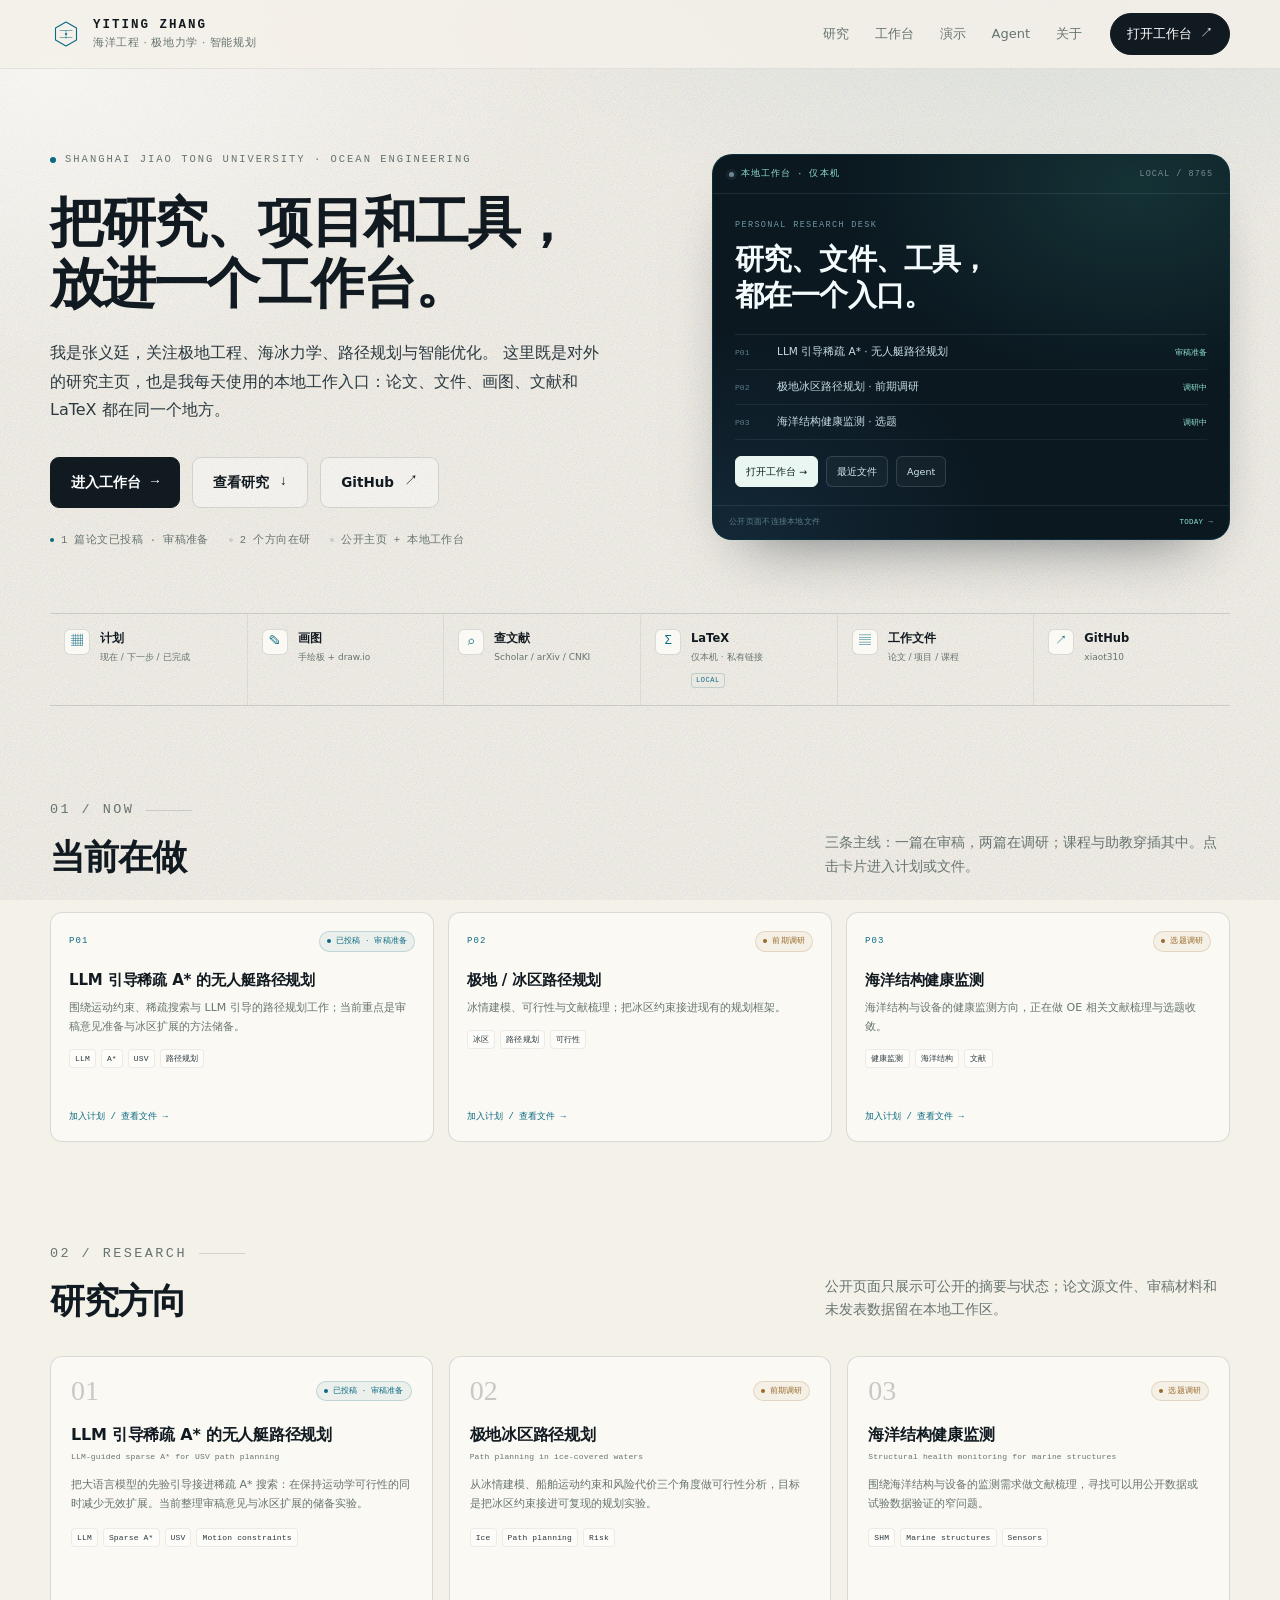
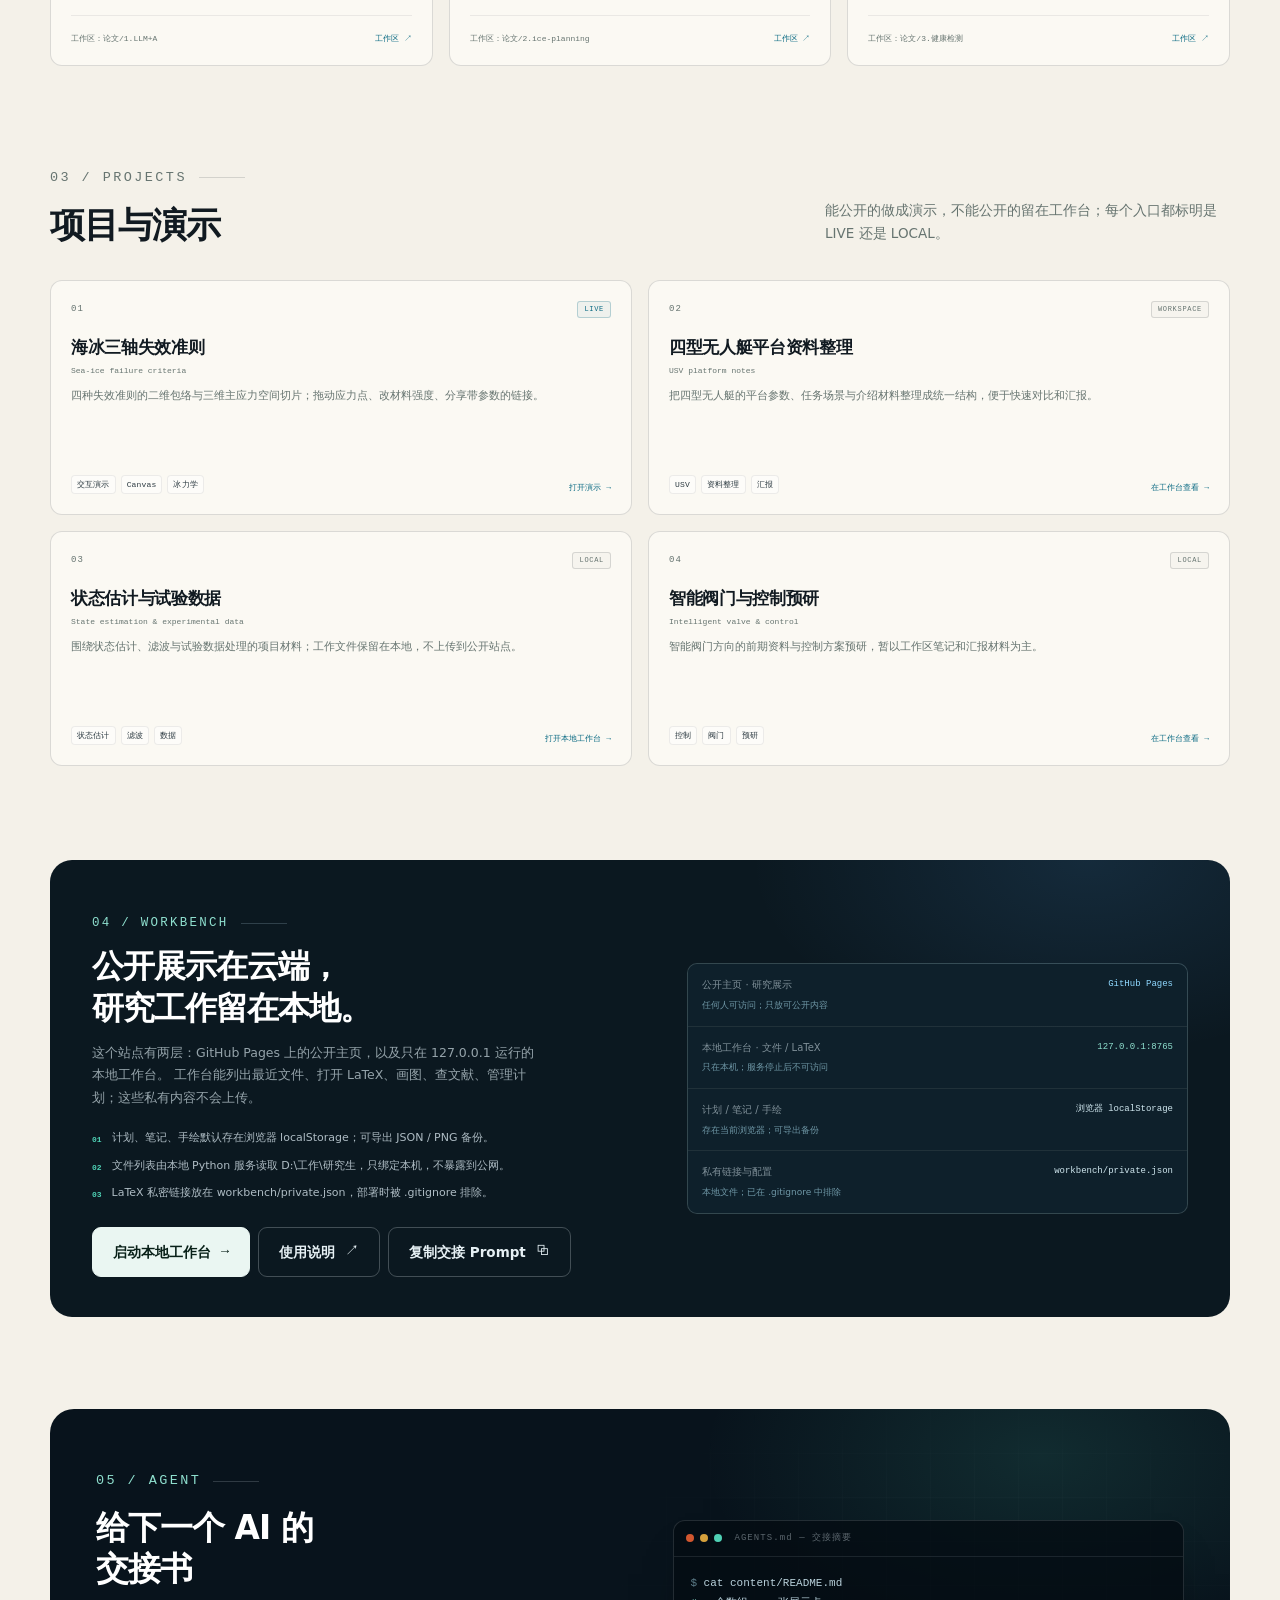
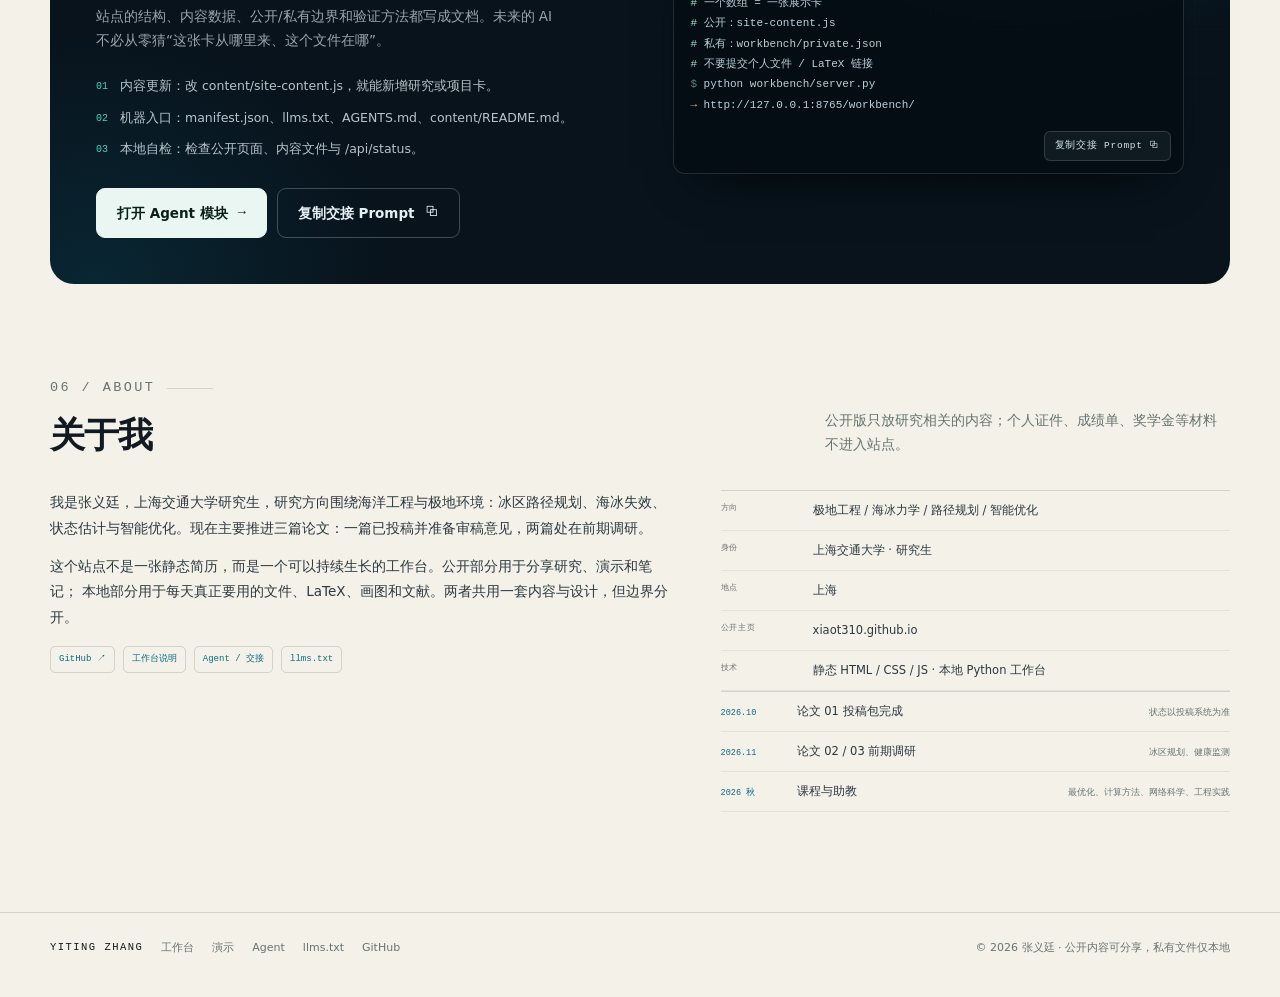
==== index.html @ 85e4af39 "Initial site: personal research homepage + local workbench" ====
<!doctype html>
<html lang="zh-CN">
<head>
<meta charset="utf-8">
<meta name="viewport" content="width=device-width, initial-scale=1">
<title>张义廷 · 研究工作台</title>
<meta name="description" content="张义廷的个人主页与研究工作台：极地工程、海冰力学、路径规划与智能优化；公开展示 + 本地优先的文件与工具入口。">
<meta name="theme-color" content="#f4f1e9">
<meta property="og:title" content="张义廷 · 研究工作台">
<meta property="og:description" content="极地工程、海冰力学、路径规划与智能优化；公开展示 + 本地优先的研究工作台。">
<meta property="og:type" content="website">
<link rel="icon" href="assets/img/favicon.svg" type="image/svg+xml">
<link rel="stylesheet" href="assets/css/site.css">
<link rel="stylesheet" href="assets/css/personal.css">
</head>
<body>
<a class="skip" href="#main">跳到正文</a>

<header class="site-header">
  <div class="wrap header-inner">
    <a class="brand" href="index.html" aria-label="张义廷主页">
      <svg class="brand-mark" viewBox="0 0 64 64" fill="none" aria-hidden="true">
        <path d="M32 8 53 20v24L32 56 11 44V20z" stroke="currentColor" stroke-width="2.2" stroke-linejoin="round"/>
        <path d="M20 25h24M32 25v16M20 39h24" stroke="currentColor" stroke-width="1.6" stroke-linecap="round" opacity=".65"/>
        <circle cx="32" cy="32" r="2.2" fill="currentColor"/>
      </svg>
      <span class="brand-text">
        <strong data-site="brand">YITING ZHANG</strong>
        <small data-site="tagline">海洋工程 · 极地力学 · 智能规划</small>
      </span>
    </a>
    <nav class="nav" aria-label="主导航">
      <a href="#research">研究</a>
      <a href="workbench/index.html">工作台</a>
      <a href="lab/ice-failure/index.html">演示</a>
      <a href="agent/index.html">Agent</a>
      <a href="#about">关于</a>
    </nav>
    <a class="header-cta" href="workbench/index.html">打开工作台 <span>↗</span></a>
  </div>
</header>

<main id="main">
  <section class="wrap hero hero-personal">
    <div class="hero-copy">
      <p class="eyebrow"><span class="dot"></span> <span class="eyebrow-long">Shanghai Jiao Tong University · Ocean Engineering</span><span class="eyebrow-short">SJTU · Ocean Engineering</span></p>
      <h1>把研究、项目和工具，<br>放进一个工作台。</h1>
      <p class="lede">
        我是张义廷，关注极地工程、海冰力学、路径规划与智能优化。
        这里既是对外的研究主页，也是我每天使用的本地工作入口：论文、文件、画图、文献和 LaTeX 都在同一个地方。
      </p>
      <div class="hero-actions">
        <a class="btn btn-primary" href="workbench/index.html">进入工作台 <span class="arw">→</span></a>
        <a class="btn btn-ghost" href="#research">查看研究 <span class="arw">↓</span></a>
        <a class="btn btn-ghost" data-site-link="github" href="https://github.com/xiaot310" target="_blank" rel="noopener">GitHub <span class="arw">↗</span></a>
      </div>
      <ul class="hero-meta">
        <li>1 篇论文已投稿 · 审稿准备</li>
        <li>2 个方向在研</li>
        <li>公开主页 + 本地工作台</li>
      </ul>
    </div>

    <aside class="workbench-preview" aria-label="本地工作台状态">
      <div class="wbp-top">
        <span class="wbp-live"><i class="status-dot" id="wbDot"></i><span id="wbStatusText">检查本地工作台…</span></span>
        <span>LOCAL / 8765</span>
      </div>
      <div class="wbp-body">
        <p class="wbp-kicker">Personal research desk</p>
        <h2>研究、文件、工具，<br>都在一个入口。</h2>
        <div class="wbp-list">
          <div class="wbp-row"><span class="n">P01</span><span class="t">LLM 引导稀疏 A* · 无人艇路径规划</span><span class="s">审稿准备</span></div>
          <div class="wbp-row"><span class="n">P02</span><span class="t">极地冰区路径规划 · 前期调研</span><span class="s">调研中</span></div>
          <div class="wbp-row"><span class="n">P03</span><span class="t">海洋结构健康监测 · 选题</span><span class="s">调研中</span></div>
        </div>
        <div class="wbp-actions">
          <a class="wbp-btn primary" href="workbench/index.html">打开工作台 →</a>
          <a class="wbp-btn" href="workbench/index.html#files">最近文件</a>
          <a class="wbp-btn" href="agent/index.html">Agent</a>
        </div>
      </div>
      <div class="wbp-foot"><span id="wbStatusNote">私有文件不离开这台电脑</span><a href="workbench/index.html#today">TODAY →</a></div>
    </aside>
  </section>

  <section class="wrap quick-dock" aria-label="常用入口">
    <a class="dock-item" href="workbench/index.html#plan">
      <span class="dock-icon">▦</span>
      <span><b>计划</b><small>现在 / 下一步 / 已完成</small></span>
    </a>
    <a class="dock-item" href="workbench/index.html#tools">
      <span class="dock-icon">✎</span>
      <span><b>画图</b><small>手绘板 + draw.io</small></span>
    </a>
    <a class="dock-item" href="workbench/index.html#literature">
      <span class="dock-icon">⌕</span>
      <span><b>查文献</b><small>Scholar / arXiv / CNKI</small></span>
    </a>
    <a class="dock-item" href="workbench/index.html#tools">
      <span class="dock-icon">Σ</span>
      <span><b>LaTeX</b><small>仅本机 · 私有链接</small><span class="dock-badge">LOCAL</span></span>
    </a>
    <a class="dock-item" href="workbench/index.html#files">
      <span class="dock-icon">▤</span>
      <span><b>工作文件</b><small>论文 / 项目 / 课程</small></span>
    </a>
    <a class="dock-item" href="https://github.com/xiaot310" target="_blank" rel="noopener">
      <span class="dock-icon">↗</span>
      <span><b>GitHub</b><small>xiaot310</small></span>
    </a>
  </section>

  <section class="wrap section section-tight" id="now">
    <div class="section-head reveal">
      <div>
        <p class="kicker">01 / Now</p>
        <h2>当前在做</h2>
      </div>
      <p>三条主线：一篇在审稿，两篇在调研；课程与助教穿插其中。点击卡片进入计划或文件。</p>
    </div>
    <div class="focus-grid" id="focusGrid"></div>
  </section>

  <section class="wrap section section-tight" id="research">
    <div class="section-head reveal">
      <div>
        <p class="kicker">02 / Research</p>
        <h2>研究方向</h2>
      </div>
      <p>公开页面只展示可公开的摘要与状态；论文源文件、审稿材料和未发表数据留在本地工作区。</p>
    </div>
    <div class="research-grid" id="researchGrid"></div>
  </section>

  <section class="wrap section section-tight" id="projects">
    <div class="section-head reveal">
      <div>
        <p class="kicker">03 / Projects</p>
        <h2>项目与演示</h2>
      </div>
      <p>能公开的做成演示，不能公开的留在工作台；每个入口都标明是 LIVE 还是 LOCAL。</p>
    </div>
    <div class="project-grid" id="projectGrid"></div>
  </section>

  <section class="wrap workbench-band" id="workbench">
    <div class="wb-copy reveal">
      <p class="kicker">04 / Workbench</p>
      <h2>公开展示在云端，<br>研究工作留在本地。</h2>
      <p>
        这个站点有两层：GitHub Pages 上的公开主页，以及只在 127.0.0.1 运行的本地工作台。
        工作台能列出最近文件、打开 LaTeX、画图、查文献、管理计划；这些私有内容不会上传。
      </p>
      <ul class="wb-bullets">
        <li><b>01</b><span>计划、笔记、手绘默认存在浏览器 localStorage；可导出 JSON / PNG 备份。</span></li>
        <li><b>02</b><span>文件列表由本地 Python 服务读取 D:\工作\研究生，只绑定本机，不暴露到公网。</span></li>
        <li><b>03</b><span>LaTeX 私密链接放在 workbench/private.json，部署时被 .gitignore 排除。</span></li>
      </ul>
      <div class="wb-actions">
        <a class="btn btn-light" href="workbench/index.html">启动本地工作台 <span class="arw">→</span></a>
        <a class="btn btn-outline-light" href="workbench/README.md">使用说明 <span class="arw">↗</span></a>
        <button class="btn btn-outline-light" type="button" data-copy-handoff>复制交接 Prompt <span class="arw">⧉</span></button>
      </div>
    </div>
    <div class="storage-map reveal" aria-label="存储位置说明">
      <div class="storage-row public"><span>公开主页 · 研究展示</span><b>GitHub Pages</b><small>任何人可访问；只放可公开内容</small></div>
      <div class="storage-row private"><span>本地工作台 · 文件 / LaTeX</span><b>127.0.0.1:8765</b><small>只在本机；服务停止后不可访问</small></div>
      <div class="storage-row"><span>计划 / 笔记 / 手绘</span><b>浏览器 localStorage</b><small>存在当前浏览器；可导出备份</small></div>
      <div class="storage-row"><span>私有链接与配置</span><b>workbench/private.json</b><small>本地文件；已在 .gitignore 中排除</small></div>
    </div>
  </section>

  <section class="wrap agent-band" id="agent">
    <div class="agent-copy reveal">
      <p class="kicker">05 / Agent</p>
      <h2>给下一个 AI 的<br>交接书</h2>
      <p>站点的结构、内容数据、公开/私有边界和验证方法都写成文档。未来的 AI 不必从零猜“这张卡从哪里来、这个文件在哪”。</p>
      <ul class="agent-points">
        <li><b>01</b><span>内容更新：改 content/site-content.js，就能新增研究或项目卡。</span></li>
        <li><b>02</b><span>机器入口：manifest.json、llms.txt、AGENTS.md、content/README.md。</span></li>
        <li><b>03</b><span>本地自检：检查公开页面、内容文件与 /api/status。</span></li>
      </ul>
      <div class="agent-actions">
        <a class="btn btn-light" href="agent/index.html">打开 Agent 模块 <span class="arw">→</span></a>
        <button class="btn btn-outline-light" type="button" data-copy-handoff>复制交接 Prompt <span class="arw">⧉</span></button>
      </div>
    </div>
    <div class="terminal reveal" aria-label="交接摘要">
      <div class="term-bar"><i></i><i></i><i></i><span>AGENTS.md — 交接摘要</span></div>
      <div class="term-body">
<span class="c">$</span> cat content/README.md<br>
<span class="g">#</span> 一个数组 = 一张展示卡<br>
<span class="g">#</span> 公开：site-content.js<br>
<span class="g">#</span> 私有：workbench/private.json<br>
<span class="g">#</span> 不要提交个人文件 / LaTeX 链接<br>
<span class="c">$</span> python workbench/server.py<br>
<span class="o">→</span> http://127.0.0.1:8765/workbench/
      </div>
      <div class="term-foot"><button class="copy-btn" type="button" data-copy-handoff>复制交接 Prompt ⧉</button></div>
    </div>
  </section>

  <section class="wrap section" id="about">
    <div class="section-head reveal">
      <div>
        <p class="kicker">06 / About</p>
        <h2>关于我</h2>
      </div>
      <p>公开版只放研究相关的内容；个人证件、成绩单、奖学金等材料不进入站点。</p>
    </div>

    <div class="about-layout reveal">
      <div class="about-text">
        <p>
          我是张义廷，上海交通大学研究生，研究方向围绕海洋工程与极地环境：冰区路径规划、海冰失效、
          状态估计与智能优化。现在主要推进三篇论文：一篇已投稿并准备审稿意见，两篇处在前期调研。
        </p>
        <p>
          这个站点不是一张静态简历，而是一个可以持续生长的工作台。公开部分用于分享研究、演示和笔记；
          本地部分用于每天真正要用的文件、LaTeX、画图和文献。两者共用一套内容与设计，但边界分开。
        </p>
        <div class="about-links">
          <a href="https://github.com/xiaot310" target="_blank" rel="noopener">GitHub ↗</a>
          <a href="workbench/README.md">工作台说明</a>
          <a href="agent/index.html">Agent / 交接</a>
          <a href="llms.txt">llms.txt</a>
        </div>
      </div>
      <div>
        <div class="about-facts">
          <div class="about-fact"><span>方向</span><b>极地工程 / 海冰力学 / 路径规划 / 智能优化</b></div>
          <div class="about-fact"><span>身份</span><b>上海交通大学 · 研究生</b></div>
          <div class="about-fact"><span>地点</span><b>上海</b></div>
          <div class="about-fact"><span>公开主页</span><b>xiaot310.github.io</b></div>
          <div class="about-fact"><span>技术</span><b>静态 HTML / CSS / JS · 本地 Python 工作台</b></div>
        </div>
        <ul class="timeline" id="timeline"></ul>
      </div>
    </div>
  </section>
</main>

<footer class="site-footer">
  <div class="wrap footer-inner">
    <span class="footer-brand" data-site="brand">YITING ZHANG</span>
    <nav class="footer-links" aria-label="页脚导航">
      <a href="workbench/index.html">工作台</a>
      <a href="lab/ice-failure/index.html">演示</a>
      <a href="agent/index.html">Agent</a>
      <a href="llms.txt">llms.txt</a>
      <a data-site-link="github" href="https://github.com/xiaot310" target="_blank" rel="noopener">GitHub</a>
    </nav>
    <p class="footer-note">© <span data-site="year">2026</span> <span data-site="owner">张义廷</span> · 公开内容可分享，私有文件仅本地</p>
  </div>
</footer>

<script src="site.config.js"></script>
<script src="content/site-content.js"></script>
<script src="assets/js/site.js"></script>
<script src="assets/js/home.js"></script>
</body>
</html>
---- assets/css/site.css ----
/* =====================================================================
 * site.css — 张义廷个人站点基础样式（首页 / Agent / 演示共用）
 * 手写、零依赖；配色是“冷纸 + 冰川蓝 + 一点信号橙”。
 * ===================================================================== */
:root {
  --paper: #f4f1e9;
  --paper-2: #fbf9f3;
  --ink: #111a21;
  --ink-2: #2b3940;
  --muted: #667470;
  --line: rgba(17, 26, 33, .14);
  --line-soft: rgba(17, 26, 33, .07);
  --accent: #0a6a83;
  --accent-2: #075063;
  --ice: #d9e9ee;
  --signal: #d2572f;
  --dark: #08131c;
  --dark-2: #0d1d28;
  --max: 1180px;
  --sans: "Inter", "Segoe UI", "PingFang SC", "Hiragino Sans GB", "Microsoft YaHei", system-ui, sans-serif;
  --serif: "Iowan Old Style", "Palatino Linotype", "Songti SC", "STSong", Georgia, serif;
  --mono: "JetBrains Mono", "SFMono-Regular", Consolas, "Liberation Mono", monospace;
  --ease: cubic-bezier(.2, .7, .2, 1);
}

* { box-sizing: border-box; }
html { scroll-behavior: smooth; -webkit-text-size-adjust: 100%; }
body {
  margin: 0;
  color: var(--ink);
  background: var(--paper);
  font-family: var(--sans);
  font-size: 16px;
  line-height: 1.65;
  -webkit-font-smoothing: antialiased;
  text-rendering: optimizeLegibility;
  overflow-x: hidden;
}
body::before {
  content: "";
  position: fixed;
  inset: 0;
  z-index: -1;
  pointer-events: none;
  background:
    radial-gradient(900px 520px at 82% -10%, rgba(10, 106, 131, .10), transparent 65%),
    radial-gradient(700px 420px at 4% 8%, rgba(255, 255, 255, .55), transparent 70%),
    url("data:image/svg+xml,%3Csvg xmlns='http://www.w3.org/2000/svg' width='160' height='160'%3E%3Cfilter id='n'%3E%3CfeTurbulence type='fractalNoise' baseFrequency='.85' numOctaves='3'/%3E%3C/filter%3E%3Crect width='100%25' height='100%25' filter='url(%23n)' opacity='.32'/%3E%3C/svg%3E");
  background-blend-mode: normal, normal, multiply;
  opacity: .98;
}
::selection { background: rgba(10, 106, 131, .18); }
a { color: inherit; text-decoration: none; }
button { font: inherit; color: inherit; }
img, svg, canvas { display: block; max-width: 100%; }
h1, h2, h3, h4, p { margin: 0; }
ul, ol { margin: 0; padding: 0; list-style: none; }
sub { font-size: .68em; }

.wrap { width: min(calc(100% - 48px), var(--max)); margin-inline: auto; }
.skip {
  position: fixed; left: 16px; top: -60px; z-index: 100;
  background: var(--ink); color: #fff; padding: 10px 16px; border-radius: 8px;
  transition: top .2s;
}
.skip:focus { top: 16px; }
:focus-visible { outline: 2px solid var(--accent); outline-offset: 3px; }

/* ---------------- header ---------------- */
.site-header {
  position: sticky; top: 0; z-index: 50;
  background: rgba(244, 241, 233, .82);
  border-bottom: 1px solid var(--line-soft);
  backdrop-filter: blur(14px) saturate(1.1);
}
.header-inner { height: 68px; display: flex; align-items: center; gap: 28px; }
.brand { display: flex; align-items: center; gap: 11px; margin-right: auto; }
.brand-mark { width: 32px; height: 32px; color: var(--accent); flex: none; }
.brand-text { display: flex; flex-direction: column; line-height: 1.1; }
.brand-text strong {
  font-family: var(--mono); font-size: 12.5px; letter-spacing: .16em; font-weight: 600;
}
.brand-text small { margin-top: 4px; font-size: 10.5px; letter-spacing: .06em; color: var(--muted); }
.nav { display: flex; align-items: center; gap: 26px; }
.nav a {
  position: relative; font-size: 13px; color: var(--muted); padding: 6px 0;
  transition: color .2s;
}
.nav a::after {
  content: ""; position: absolute; left: 0; right: 0; bottom: 0; height: 1px;
  background: var(--accent); transform: scaleX(0); transform-origin: left;
  transition: transform .28s var(--ease);
}
.nav a:hover { color: var(--ink); }
.nav a:hover::after { transform: scaleX(1); }
.nav .nav-ext { font-family: var(--mono); font-size: 11.5px; color: var(--accent); }
.header-cta {
  display: inline-flex; align-items: center; gap: 8px;
  background: var(--ink); color: #fff; font-size: 12.5px;
  padding: 10px 16px; border-radius: 999px;
  border: 1px solid var(--ink);
  transition: background .25s, transform .25s;
}
.header-cta span { font-family: var(--mono); transition: transform .25s; }
.header-cta:hover { background: var(--accent-2); border-color: var(--accent-2); }
.header-cta:hover span { transform: translate(2px, -2px); }

/* ---------------- hero ---------------- */
.hero {
  display: grid; grid-template-columns: 1.08fr .92fr; gap: 54px;
  align-items: center; padding: 82px 0 56px;
}
.eyebrow {
  display: inline-flex; align-items: center; gap: 9px;
  font-family: var(--mono); font-size: 10.5px; letter-spacing: .19em;
  color: var(--muted); text-transform: uppercase;
}
.eyebrow .dot { width: 6px; height: 6px; border-radius: 50%; background: var(--accent); flex: none; }
.hero h1 {
  margin-top: 22px;
  font-size: clamp(2.3rem, 4.4vw, 3.65rem);
  line-height: 1.13; letter-spacing: -.038em; font-weight: 700;
}
.hero h1 em {
  font-style: normal; color: var(--accent);
  background: linear-gradient(transparent 66%, rgba(10, 106, 131, .16) 66%);
  padding: 0 .04em;
}
.lede {
  margin-top: 24px; max-width: 34em;
  color: var(--ink-2); font-size: 16px; line-height: 1.8;
}
.hero-actions { display: flex; flex-wrap: wrap; gap: 12px; margin-top: 32px; }
.btn {
  display: inline-flex; align-items: center; gap: 10px;
  padding: 13px 20px; border-radius: 9px; font-size: 13.5px; font-weight: 600;
  border: 1px solid transparent; cursor: pointer; transition: all .24s var(--ease);
}
.btn .arw { font-family: var(--mono); font-weight: 400; transition: transform .24s; }
.btn:hover .arw { transform: translate(3px, -1px); }
.btn-primary { background: var(--ink); color: #fff; border-color: var(--ink); }
.btn-primary:hover { background: var(--accent-2); border-color: var(--accent-2); }
.btn-ghost { border-color: var(--line); color: var(--ink); background: rgba(255,255,255,.35); }
.btn-ghost:hover { border-color: var(--ink); background: #fff; }
.hero-meta {
  display: flex; flex-wrap: wrap; gap: 8px 20px; margin-top: 30px;
  font-family: var(--mono); font-size: 10.5px; color: var(--muted); letter-spacing: .04em;
}
.hero-meta li { display: flex; align-items: center; gap: 7px; }
.hero-meta li::before { content: ""; width: 4px; height: 4px; background: var(--line); border-radius: 50%; }
.hero-meta li:first-child::before { background: var(--accent); }

.hero-visual {
  position: relative; display: grid; grid-template-rows: auto 1fr auto;
  background: var(--dark); border-radius: 20px; overflow: hidden;
  min-height: 430px; border: 1px solid rgba(10, 106, 131, .25);
  box-shadow: 0 30px 60px -34px rgba(8, 19, 28, .55), 0 2px 0 rgba(255,255,255,.5) inset;
  color: #dbe9f0;
}
.hero-visual::before {
  content: ""; position: absolute; inset: 0; pointer-events: none;
  background: radial-gradient(420px 260px at 78% 18%, rgba(79, 209, 181, .12), transparent 70%);
}
.hv-top, .hv-foot {
  position: relative; z-index: 2; display: flex; align-items: center; justify-content: space-between;
  padding: 13px 16px; font-family: var(--mono); font-size: 9.5px; letter-spacing: .13em;
  color: rgba(219, 233, 240, .62);
}
.hv-top { border-bottom: 1px solid rgba(219,233,240,.09); }
.hv-top .live { display: inline-flex; align-items: center; gap: 7px; color: #9fe8d7; }
.hv-top .live::before {
  content: ""; width: 5px; height: 5px; border-radius: 50%; background: #4fd1b5;
  box-shadow: 0 0 0 3px rgba(79,209,181,.15);
  animation: pulse 2.4s infinite;
}
.hv-canvas-wrap { position: relative; z-index: 1; min-height: 300px; }
.hv-canvas-wrap canvas { position: absolute; inset: 0; width: 100%; height: 100%; }
.hv-foot { border-top: 1px solid rgba(219,233,240,.09); gap: 10px; }
.hv-legend { display: flex; gap: 11px; }
.hv-legend span { display: inline-flex; align-items: center; gap: 5px; }
.hv-legend i { width: 5px; height: 5px; border-radius: 50%; display: inline-block; }
.hv-note { color: rgba(219,233,240,.42); letter-spacing: .04em; }
@keyframes pulse { 0%,100% { opacity: 1; } 50% { opacity: .35; } }

/* ---------------- stats ---------------- */
.stats {
  display: grid; grid-template-columns: repeat(4, 1fr);
  border-top: 1px solid var(--line); border-bottom: 1px solid var(--line);
  padding: 20px 0;
}
.stat { padding: 2px 22px; border-left: 1px solid var(--line-soft); }
.stat:first-child { padding-left: 0; border-left: 0; }
.stat strong {
  display: block; font-family: var(--mono); font-size: 24px; font-weight: 500;
  letter-spacing: -.02em; line-height: 1.1;
}
.stat span { display: block; margin-top: 6px; font-size: 10.5px; color: var(--muted); letter-spacing: .05em; }

/* ---------------- sections ---------------- */
.section { padding: 92px 0 8px; }
.section-head { display: grid; grid-template-columns: 1fr auto; gap: 24px; align-items: end; margin-bottom: 34px; }
.kicker {
  display: flex; align-items: center; gap: 12px;
  font-family: var(--mono); font-size: 10.5px; letter-spacing: .18em; color: var(--accent);
  text-transform: uppercase;
}
.kicker::after { content: ""; width: 46px; height: 1px; background: var(--line); }
.section h2 {
  margin-top: 14px; font-size: clamp(1.65rem, 2.9vw, 2.2rem);
  letter-spacing: -.03em; line-height: 1.2; font-weight: 700;
}
.section-head p { max-width: 30em; color: var(--muted); font-size: 13.5px; line-height: 1.75; }

/* ---------------- project cards ---------------- */
.projects { display: grid; grid-template-columns: 1.12fr .88fr; gap: 18px; }
.card {
  position: relative; display: flex; flex-direction: column;
  min-height: 270px; padding: 24px 24px 20px;
  background: var(--paper-2); border: 1px solid var(--line);
  border-radius: 16px; overflow: hidden;
  transition: transform .3s var(--ease), box-shadow .3s var(--ease), border-color .3s;
}
.card:hover { transform: translateY(-3px); border-color: rgba(10, 106, 131, .45); box-shadow: 0 22px 40px -30px rgba(8, 19, 28, .5); }
.card-top { display: flex; align-items: center; justify-content: space-between; gap: 14px; }
.card-tag { font-family: var(--mono); font-size: 9.5px; letter-spacing: .14em; color: var(--muted); text-transform: uppercase; }
.card-arrow {
  width: 30px; height: 30px; display: grid; place-items: center; flex: none;
  border: 1px solid var(--line); border-radius: 50%; font-family: var(--mono); font-size: 12px;
  transition: all .25s var(--ease);
}
.card:hover .card-arrow { background: var(--accent); border-color: var(--accent); color: #fff; transform: rotate(45deg); }
.card h3 { margin-top: 26px; font-size: 1.42rem; letter-spacing: -.025em; line-height: 1.25; }
.card p { margin-top: 10px; color: var(--muted); font-size: 13px; line-height: 1.75; max-width: 34em; }
.card-foot { margin-top: auto; padding-top: 22px; display: flex; align-items: center; gap: 8px; flex-wrap: wrap; }
.chip {
  font-family: var(--mono); font-size: 9.5px; letter-spacing: .06em; color: var(--ink-2);
  border: 1px solid var(--line-soft); background: rgba(255,255,255,.5);
  padding: 4px 8px; border-radius: 5px;
}
.badge-live {
  display: inline-flex; align-items: center; gap: 6px;
  font-family: var(--mono); font-size: 9px; letter-spacing: .12em; color: var(--accent);
  border: 1px solid rgba(10,106,131,.25); background: rgba(10,106,131,.06);
  padding: 4px 8px; border-radius: 999px;
}
.badge-live::before { content: ""; width: 4px; height: 4px; border-radius: 50%; background: var(--accent); }
.card .ghost-num {
  position: absolute; right: 12px; bottom: -26px; font-family: var(--serif);
  font-size: 128px; line-height: 1; color: rgba(17,26,33,.035); pointer-events: none;
}
.card-placeholder {
  grid-column: 1 / -1; min-height: 130px; flex-direction: row; align-items: center;
  justify-content: space-between; gap: 26px;
  border-style: dashed; background: transparent; color: var(--muted);
}
.card-placeholder:hover { transform: none; box-shadow: none; border-color: var(--line); }
.card-placeholder h3 { margin: 0; font-size: 1.1rem; color: var(--ink-2); }
.card-placeholder p { margin-top: 6px; }
.placeholder-mark { font-family: var(--mono); font-size: 10px; letter-spacing: .18em; color: var(--muted); white-space: nowrap; }

/* ---------------- agent band ---------------- */
.agent-band {
  position: relative; margin-top: 92px; padding: 46px;
  background: var(--dark); color: #e6f0f4; border-radius: 24px; overflow: hidden;
  display: grid; grid-template-columns: 1.02fr .98fr; gap: 46px; align-items: center;
}
.agent-band::before {
  content: ""; position: absolute; inset: 0; pointer-events: none;
  background:
    radial-gradient(520px 300px at 84% 10%, rgba(79, 209, 181, .13), transparent 65%),
    radial-gradient(420px 360px at 4% 100%, rgba(10, 106, 131, .22), transparent 70%);
}
.agent-band::after {
  content: ""; position: absolute; inset: 0; pointer-events: none; opacity: .18;
  background-image: linear-gradient(rgba(219,233,240,.16) 1px, transparent 1px), linear-gradient(90deg, rgba(219,233,240,.16) 1px, transparent 1px);
  background-size: 44px 44px;
  mask-image: radial-gradient(540px 360px at 78% 40%, #000, transparent 75%);
}
.agent-copy, .terminal { position: relative; z-index: 1; }
.agent-band .kicker { color: #8fe0cf; }
.agent-band .kicker::after { background: rgba(219,233,240,.18); }
.agent-band h2 { margin-top: 14px; font-size: clamp(1.6rem, 2.7vw, 2.05rem); line-height: 1.25; letter-spacing: -.03em; color: #fff; }
.agent-band p { margin-top: 14px; color: rgba(230, 240, 244, .66); font-size: 13.5px; line-height: 1.8; max-width: 34em; }
.agent-points { display: grid; gap: 11px; margin-top: 24px; }
.agent-points li { display: flex; gap: 12px; font-size: 12.5px; color: rgba(230,240,244,.8); }
.agent-points b { font-family: var(--mono); font-size: 10px; color: #4fd1b5; font-weight: 500; padding-top: 3px; }
.agent-actions { display: flex; flex-wrap: wrap; gap: 10px; margin-top: 28px; }
.btn-light { background: #eaf6f2; color: #082018; border-color: #eaf6f2; }
.btn-light:hover { background: #4fd1b5; border-color: #4fd1b5; }
.btn-outline-light { border-color: rgba(230,240,244,.25); color: #e6f0f4; background: transparent; }
.btn-outline-light:hover { border-color: rgba(230,240,244,.6); background: rgba(255,255,255,.04); }
.terminal {
  background: rgba(4, 12, 18, .78); border: 1px solid rgba(219,233,240,.14);
  border-radius: 12px; overflow: hidden; box-shadow: 0 24px 50px -30px #000;
}
.term-bar { display: flex; align-items: center; gap: 6px; padding: 10px 12px; border-bottom: 1px solid rgba(219,233,240,.1); }
.term-bar i { width: 8px; height: 8px; border-radius: 50%; background: rgba(219,233,240,.18); }
.term-bar i:nth-child(1) { background: #d2572f; }
.term-bar i:nth-child(2) { background: #d6a13c; }
.term-bar i:nth-child(3) { background: #4fd1b5; }
.term-bar span { margin-left: 6px; font-family: var(--mono); font-size: 9px; letter-spacing: .12em; color: rgba(219,233,240,.4); }
.term-body { padding: 16px; font-family: var(--mono); font-size: 11px; line-height: 1.85; color: #b9d1db; }
.term-body .c { color: #5d7d89; }
.term-body .g { color: #8fe0cf; }
.term-body .o { color: #ffb08a; }
.term-foot { display: flex; justify-content: flex-end; padding: 0 12px 12px; }
.copy-btn {
  display: inline-flex; align-items: center; gap: 7px; cursor: pointer;
  background: rgba(219,233,240,.06); border: 1px solid rgba(219,233,240,.16);
  color: #cfe4ea; border-radius: 6px; padding: 6px 10px;
  font-family: var(--mono); font-size: 9.5px; letter-spacing: .08em;
  transition: all .2s;
}
.copy-btn:hover { background: rgba(79,209,181,.14); border-color: rgba(79,209,181,.4); color: #fff; }

/* ---------------- about ---------------- */
.about-grid { display: grid; grid-template-columns: repeat(3, 1fr); gap: 20px; margin-top: 8px; }
.about-col { border-top: 1px solid var(--line); padding-top: 18px; }
.about-col h3 { font-family: var(--mono); font-size: 10px; letter-spacing: .16em; color: var(--accent); text-transform: uppercase; }
.about-col ul { margin-top: 14px; display: grid; gap: 9px; }
.about-col li { font-size: 12.5px; color: var(--ink-2); display: flex; gap: 9px; line-height: 1.6; }
.about-col li::before { content: "—"; color: var(--line); flex: none; }
.about-note {
  margin-top: 30px; padding: 16px 18px; border-left: 2px solid var(--accent);
  background: rgba(10,106,131,.04); color: var(--muted); font-size: 12.5px; line-height: 1.75;
}

/* ---------------- footer ---------------- */
.site-footer { margin-top: 92px; border-top: 1px solid var(--line); padding: 26px 0 40px; }
.footer-inner { display: flex; align-items: center; gap: 18px; flex-wrap: wrap; }
.footer-brand { font-family: var(--mono); font-size: 10.5px; letter-spacing: .14em; }
.footer-note { font-size: 11px; color: var(--muted); margin-left: auto; }
.footer-links { display: flex; gap: 18px; font-size: 11px; color: var(--muted); }
.footer-links a:hover { color: var(--accent); }

/* ---------------- reveal ---------------- */
.reveal { opacity: 0; transform: translateY(18px); transition: opacity .8s var(--ease), transform .8s var(--ease); }
.reveal.in { opacity: 1; transform: none; }

/* ---------------- responsive ---------------- */
@media (max-width: 1020px) {
  .hero { grid-template-columns: 1fr; gap: 38px; padding-top: 58px; }
  .hero-visual { min-height: 380px; }
  .hero h1 { font-size: clamp(2.4rem, 6.4vw, 3.4rem); }
  .agent-band { grid-template-columns: 1fr; gap: 30px; padding: 36px; }
  .about-grid { grid-template-columns: 1fr 1fr; }
}
@media (max-width: 780px) {
  .wrap { width: min(calc(100% - 32px), var(--max)); }
  .nav { gap: 18px; }
  .nav a { font-size: 12px; }
  .header-cta { display: none; }
  .stats { grid-template-columns: 1fr 1fr; gap: 18px 0; }
  .stat:nth-child(3) { border-left: 0; padding-left: 0; }
  .stat { padding-left: 18px; }
  .section { padding-top: 70px; }
  .section-head { grid-template-columns: 1fr; gap: 12px; }
  .projects { grid-template-columns: 1fr; }
  .card { min-height: 240px; }
  .card-placeholder { flex-direction: column; align-items: flex-start; }
  .about-grid { grid-template-columns: 1fr; }
  .footer-note { margin-left: 0; }
}
@media (max-width: 520px) {
  .hero h1 { font-size: 1.95rem; letter-spacing: -.032em; }
  .nav a[href="#about"] { display: none; }
  .brand-text small { display: none; }
  .hero-visual { min-height: 330px; border-radius: 15px; }
  .hero-actions .btn { width: 100%; justify-content: center; }
  .agent-band { padding: 26px 20px; border-radius: 18px; }
  .term-body { font-size: 10px; }
  .hv-note { display: none; }
}
@media (prefers-reduced-motion: reduce) {
  html { scroll-behavior: auto; }
  *, *::before, *::after { animation-duration: .001ms !important; transition-duration: .001ms !important; }
  .reveal { opacity: 1; transform: none; }
}
---- assets/css/personal.css ----
/* =====================================================================
 * personal.css — 张义廷个人主页（在 site.css 之上）
 * ===================================================================== */

/* ---------------- hero ---------------- */
.hero-personal { padding: 76px 0 48px; align-items: center; }
.hero-personal h1 { font-size: clamp(2.25rem, 4.2vw, 3.55rem); max-width: none; letter-spacing: -.035em; }
.hero-personal .lede { max-width: 35em; }
.hero-personal .hero-meta { margin-top: 24px; }
.hero-actions .btn .arw { font-family: var(--mono); }

/* ---------------- workbench preview card ---------------- */
.workbench-preview {
  position: relative; overflow: hidden; border-radius: 20px;
  background: #0b1820; color: #dcebf2; border: 1px solid rgba(10,106,131,.28);
  box-shadow: 0 30px 60px -34px rgba(8,19,28,.6);
}
.workbench-preview::before {
  content: ""; position: absolute; inset: 0; pointer-events: none;
  background:
    radial-gradient(420px 280px at 82% 8%, rgba(79,209,181,.14), transparent 70%),
    radial-gradient(380px 300px at 4% 100%, rgba(90,176,255,.10), transparent 70%);
}
.wbp-top {
  position: relative; z-index: 1; display: flex; align-items: center; justify-content: space-between;
  gap: 12px; padding: 12px 16px; border-bottom: 1px solid rgba(190,225,238,.1);
  font-family: var(--mono); font-size: 8.5px; letter-spacing: .12em; color: rgba(220,235,242,.5);
}
.wbp-live { display: inline-flex; align-items: center; gap: 7px; color: #8fe0cf; }
.status-dot {
  width: 5px; height: 5px; border-radius: 50%; background: #6f8794;
  box-shadow: 0 0 0 3px rgba(111,135,148,.12);
}
.status-dot.online { background: #4fd1b5; box-shadow: 0 0 0 3px rgba(79,209,181,.16); }
.wbp-body { position: relative; z-index: 1; padding: 24px 22px 18px; }
.wbp-kicker { font-family: var(--mono); font-size: 8.5px; letter-spacing: .16em; color: #6f97a6; text-transform: uppercase; }
.wbp-body h2 { margin-top: 10px; font-size: clamp(1.35rem, 2.4vw, 1.8rem); line-height: 1.25; letter-spacing: -.03em; color: #f4fbfd; }
.wbp-list { display: grid; margin-top: 20px; border-top: 1px solid rgba(190,225,238,.1); }
.wbp-row {
  display: grid; grid-template-columns: 32px minmax(0,1fr) auto; gap: 10px; align-items: baseline;
  padding: 9px 0; border-bottom: 1px solid rgba(190,225,238,.075);
}
.wbp-row .n { font-family: var(--mono); font-size: 8px; color: #5d7d8a; }
.wbp-row .t { font-size: 10.5px; color: #c7dce4; line-height: 1.5; }
.wbp-row .s { font-family: var(--mono); font-size: 7.5px; color: #8fe0cf; white-space: nowrap; }
.wbp-actions { display: flex; gap: 8px; flex-wrap: wrap; margin-top: 16px; }
.wbp-btn {
  display: inline-flex; align-items: center; gap: 6px; padding: 7px 10px; border-radius: 6px;
  border: 1px solid rgba(190,225,238,.16); color: #cfe6ee; font-size: 9.5px;
  background: rgba(255,255,255,.03); transition: all .2s;
}
.wbp-btn:hover { border-color: rgba(79,209,181,.45); color: #fff; background: rgba(79,209,181,.08); }
.wbp-btn.primary { background: #eaf6f2; color: #082018; border-color: #eaf6f2; }
.wbp-btn.primary:hover { background: #4fd1b5; border-color: #4fd1b5; }
.wbp-foot {
  position: relative; z-index: 1; display: flex; align-items: center; justify-content: space-between; gap: 12px;
  padding: 10px 16px; border-top: 1px solid rgba(190,225,238,.1);
  font-family: var(--mono); font-size: 7.5px; letter-spacing: .04em; color: #5d7d8a;
}
.wbp-foot a { color: #8fe0cf; }
.wbp-foot a:hover { color: #fff; }

/* ---------------- quick dock ---------------- */
.quick-dock {
  display: grid; grid-template-columns: repeat(6, 1fr);
  margin-top: 16px; border-top: 1px solid var(--line); border-bottom: 1px solid var(--line);
}
.dock-item {
  display: flex; align-items: flex-start; gap: 10px; padding: 15px 14px;
  border-left: 1px solid var(--line-soft); min-width: 0; transition: background .2s;
}
.dock-item:first-child { border-left: 0; }
.dock-item:hover { background: rgba(10,106,131,.035); }
.dock-icon {
  width: 26px; height: 26px; flex: none; display: grid; place-items: center;
  border: 1px solid var(--line); border-radius: 6px; color: var(--accent);
  font-family: var(--mono); font-size: 12px; background: var(--paper-2);
}
.dock-item b { display: block; font-size: 11.5px; font-weight: 600; color: var(--ink); }
.dock-item small { display: block; margin-top: 3px; font-size: 9px; line-height: 1.45; color: var(--muted); }
.dock-item .dock-badge {
  display: inline-block; margin-top: 5px; font-family: var(--mono); font-size: 7px;
  letter-spacing: .08em; color: var(--accent); border: 1px solid rgba(10,106,131,.2);
  border-radius: 3px; padding: 1px 4px;
}

/* ---------------- focus ---------------- */
.focus-grid { display: grid; grid-template-columns: repeat(3, 1fr); gap: 14px; }
.focus-card {
  display: flex; flex-direction: column; min-height: 230px; padding: 18px 18px 16px;
  border: 1px solid var(--line); border-radius: 12px; background: var(--paper-2);
  transition: transform .25s var(--ease), border-color .25s, box-shadow .25s;
}
.focus-card:hover { transform: translateY(-3px); border-color: rgba(10,106,131,.4); box-shadow: 0 20px 34px -30px rgba(8,19,28,.45); }
.focus-top { display: flex; align-items: center; justify-content: space-between; gap: 8px; }
.focus-code { font-family: var(--mono); font-size: 9px; letter-spacing: .12em; color: var(--accent); }
.status-pill {
  display: inline-flex; align-items: center; gap: 5px; padding: 3px 7px; border-radius: 999px;
  font-family: var(--mono); font-size: 7.5px; letter-spacing: .02em; white-space: nowrap;
  border: 1px solid var(--line); color: var(--muted);
}
.status-pill i { width: 4px; height: 4px; border-radius: 50%; background: currentColor; }
.status-pill.is-active { color: #0a6a83; background: rgba(10,106,131,.06); border-color: rgba(10,106,131,.2); }
.status-pill.is-research { color: #9a6a2a; background: rgba(154,106,42,.06); border-color: rgba(154,106,42,.2); }
.focus-card h3 { margin-top: 18px; font-size: 15px; line-height: 1.45; letter-spacing: -.01em; }
.focus-card p { margin-top: 8px; font-size: 11px; line-height: 1.7; color: var(--muted); }
.focus-card .tag-row { margin-top: 12px; }
.focus-link { margin-top: auto; padding-top: 16px; font-family: var(--mono); font-size: 9px; color: var(--accent); }
.focus-link span { transition: transform .2s; display: inline-block; }
.focus-card:hover .focus-link span { transform: translateX(3px); }

.tag-row { display: flex; flex-wrap: wrap; gap: 5px; }
.tag-chip {
  font-family: var(--mono); font-size: 8px; letter-spacing: .02em; color: var(--ink-2);
  border: 1px solid var(--line-soft); background: rgba(255,255,255,.5);
  border-radius: 4px; padding: 2px 5px;
}

/* ---------------- research ---------------- */
.research-grid { display: grid; grid-template-columns: repeat(3, 1fr); gap: 16px; }
.research-card {
  position: relative; display: flex; flex-direction: column; min-height: 310px;
  padding: 20px; border: 1px solid var(--line); border-radius: 12px; background: var(--paper-2);
  transition: border-color .25s, transform .25s;
}
.research-card:hover { border-color: rgba(10,106,131,.38); transform: translateY(-2px); }
.rc-top { display: flex; align-items: center; justify-content: space-between; gap: 10px; }
.rc-index { font-family: var(--serif); font-size: 28px; line-height: 1; color: rgba(17,26,33,.22); }
.research-card h3 { margin-top: 18px; font-size: 16px; line-height: 1.45; letter-spacing: -.015em; }
.rc-en { margin-top: 5px; font-family: var(--mono); font-size: 8px; line-height: 1.5; color: var(--muted); letter-spacing: .02em; }
.rc-summary { margin-top: 12px; font-size: 11px; line-height: 1.75; color: var(--muted); }
.research-card .tag-row { margin-top: 14px; }
.rc-foot {
  margin-top: auto; padding-top: 16px; display: flex; align-items: baseline; justify-content: space-between; gap: 10px;
  border-top: 1px solid var(--line-soft); font-family: var(--mono); font-size: 8px; color: var(--muted);
}
.rc-foot a { color: var(--accent); white-space: nowrap; }

/* ---------------- projects ---------------- */
.project-grid { display: grid; grid-template-columns: 1fr 1fr; gap: 16px; }
.project-card {
  display: flex; flex-direction: column; min-height: 235px; padding: 20px;
  border: 1px solid var(--line); border-radius: 12px; background: var(--paper-2);
  transition: border-color .25s, transform .25s, box-shadow .25s;
}
.project-card:hover { border-color: rgba(10,106,131,.4); transform: translateY(-3px); box-shadow: 0 20px 34px -30px rgba(8,19,28,.4); }
.pc-top { display: flex; align-items: center; justify-content: space-between; }
.pc-index { font-family: var(--mono); font-size: 9px; letter-spacing: .12em; color: var(--muted); }
.pc-badge {
  font-family: var(--mono); font-size: 7px; letter-spacing: .1em; padding: 2px 6px;
  border-radius: 3px; border: 1px solid var(--line);
}
.pc-badge.live { color: var(--accent); border-color: rgba(10,106,131,.25); background: rgba(10,106,131,.05); }
.pc-badge.local { color: var(--muted); background: rgba(17,26,33,.02); }
.project-card h3 { margin-top: 18px; font-size: 17px; line-height: 1.4; letter-spacing: -.02em; }
.pc-en { margin-top: 4px; font-family: var(--mono); font-size: 8px; color: var(--muted); }
.pc-summary { margin-top: 10px; font-size: 11px; line-height: 1.7; color: var(--muted); }
.pc-foot {
  margin-top: auto; padding-top: 16px; display: flex; align-items: flex-end; justify-content: space-between; gap: 12px;
}
.pc-action { font-family: var(--mono); font-size: 8px; color: var(--accent); white-space: nowrap; }
.pc-action span { transition: transform .2s; display: inline-block; }
.project-card:hover .pc-action span { transform: translateX(3px); }

/* ---------------- workbench band ---------------- */
.workbench-band {
  display: grid; grid-template-columns: 1.05fr .95fr; gap: 42px; align-items: center;
  margin-top: 86px; padding: 40px 42px; border-radius: 22px;
  background: #0b1820; color: #dcebf2; position: relative; overflow: hidden;
}
.workbench-band::before {
  content: ""; position: absolute; inset: 0; pointer-events: none;
  background: radial-gradient(520px 300px at 88% 0%, rgba(90,176,255,.12), transparent 65%);
}
.workbench-band .kicker { color: #8fe0cf; }
.workbench-band .kicker::after { background: rgba(190,225,238,.2); }
.workbench-band h2 { margin-top: 12px; font-size: clamp(1.55rem, 2.7vw, 2rem); line-height: 1.3; letter-spacing: -.03em; color: #fff; }
.workbench-band p { margin-top: 12px; max-width: 36em; font-size: 12.5px; line-height: 1.8; color: rgba(220,235,242,.66); }
.wb-bullets { display: grid; gap: 9px; margin-top: 20px; }
.wb-bullets li { display: flex; gap: 10px; font-size: 11px; line-height: 1.7; color: rgba(220,235,242,.78); }
.wb-bullets b { font-family: var(--mono); font-size: 8px; color: #4fd1b5; padding-top: 4px; }
.wb-actions { display: flex; gap: 8px; flex-wrap: wrap; margin-top: 24px; }
.storage-map { position: relative; z-index: 1; display: grid; gap: 1px; background: rgba(190,225,238,.12); border: 1px solid rgba(190,225,238,.12); border-radius: 10px; overflow: hidden; }
.storage-row { background: #0e202b; padding: 13px 14px; display: grid; grid-template-columns: 1fr auto; gap: 4px 12px; }
.storage-row span { font-size: 10px; color: rgba(220,235,242,.55); }
.storage-row b { font-family: var(--mono); font-size: 9px; font-weight: 500; color: #cfe6ee; }
.storage-row small { grid-column: 1 / -1; font-size: 9px; color: #6f97a6; }
.storage-row.public b { color: #8fd8ff; }
.storage-row.private b { color: #8fe0cf; }
.storage-note { margin-top: 10px; font-family: var(--mono); font-size: 7.5px; line-height: 1.7; color: #5d7d8a; }

/* ---------------- timeline / about ---------------- */
.timeline { display: grid; gap: 0; border-top: 1px solid var(--line); }
.timeline li { display: grid; grid-template-columns: 64px 1fr auto; gap: 12px; padding: 10px 0; border-bottom: 1px solid var(--line-soft); align-items: baseline; }
.tl-when { font-family: var(--mono); font-size: 8.5px; color: var(--accent); }
.tl-title { font-size: 11.5px; color: var(--ink-2); }
.tl-note { font-size: 9px; color: var(--muted); }
.about-layout { display: grid; grid-template-columns: 1.1fr .9fr; gap: 48px; }
.about-text p { font-size: 13.5px; line-height: 1.9; color: var(--ink-2); }
.about-text p + p { margin-top: 12px; }
.about-facts { display: grid; gap: 0; border-top: 1px solid var(--line); }
.about-fact { display: grid; grid-template-columns: 80px 1fr; gap: 12px; padding: 10px 0; border-bottom: 1px solid var(--line-soft); }
.about-fact span { font-family: var(--mono); font-size: 8px; letter-spacing: .1em; color: var(--muted); }
.about-fact b { font-size: 11.5px; font-weight: 500; color: var(--ink-2); }
.about-links { display: flex; gap: 8px; flex-wrap: wrap; margin-top: 16px; }
.about-links a { font-family: var(--mono); font-size: 9px; color: var(--accent); border: 1px solid var(--line); padding: 5px 8px; border-radius: 5px; }
.about-links a:hover { border-color: var(--accent); }

/* ---------------- responsive ---------------- */
@media (max-width: 1040px) {
  .focus-grid, .research-grid { grid-template-columns: 1fr 1fr; }
  .quick-dock { grid-template-columns: repeat(3, 1fr); }
  .dock-item:nth-child(4) { border-left: 0; }
  .workbench-band { grid-template-columns: 1fr; gap: 28px; padding: 32px; }
  .about-layout { grid-template-columns: 1fr; gap: 24px; }
}
@media (max-width: 760px) {
  .quick-dock { grid-template-columns: 1fr 1fr; }
  .dock-item:nth-child(3), .dock-item:nth-child(5) { border-left: 0; }
  .dock-item:nth-child(3) { border-top: 1px solid var(--line-soft); }
  .dock-item:nth-child(4) { border-top: 1px solid var(--line-soft); }
  .dock-item:nth-child(5), .dock-item:nth-child(6) { border-top: 1px solid var(--line-soft); }
  .focus-grid, .research-grid, .project-grid { grid-template-columns: 1fr; }
  .workbench-band { padding: 24px; }
  .tl-note { display: none; }
  .timeline li { grid-template-columns: 58px 1fr; }
}
@media (max-width: 520px) {
  .hero-personal { padding-top: 50px; }
  .hero-personal h1 { font-size: 1.95rem; }
  .wbp-body { padding: 20px 16px 16px; }
  .wbp-row { grid-template-columns: 28px minmax(0,1fr); }
  .wbp-row .s { grid-column: 2; }
  .quick-dock { grid-template-columns: 1fr; }
  .dock-item { border-left: 0; border-top: 1px solid var(--line-soft); padding: 12px 8px; }
  .dock-item:first-child { border-top: 0; }
  .workbench-band { margin-top: 64px; }
  .about-fact { grid-template-columns: 68px 1fr; }
}

.eyebrow-short { display: none; }
@media (max-width: 580px) {
  .hero-personal .eyebrow { font-size: 8.5px; letter-spacing: .1em; line-height: 1.6; }
  .eyebrow-long { display: none; }
  .eyebrow-short { display: inline; }
}
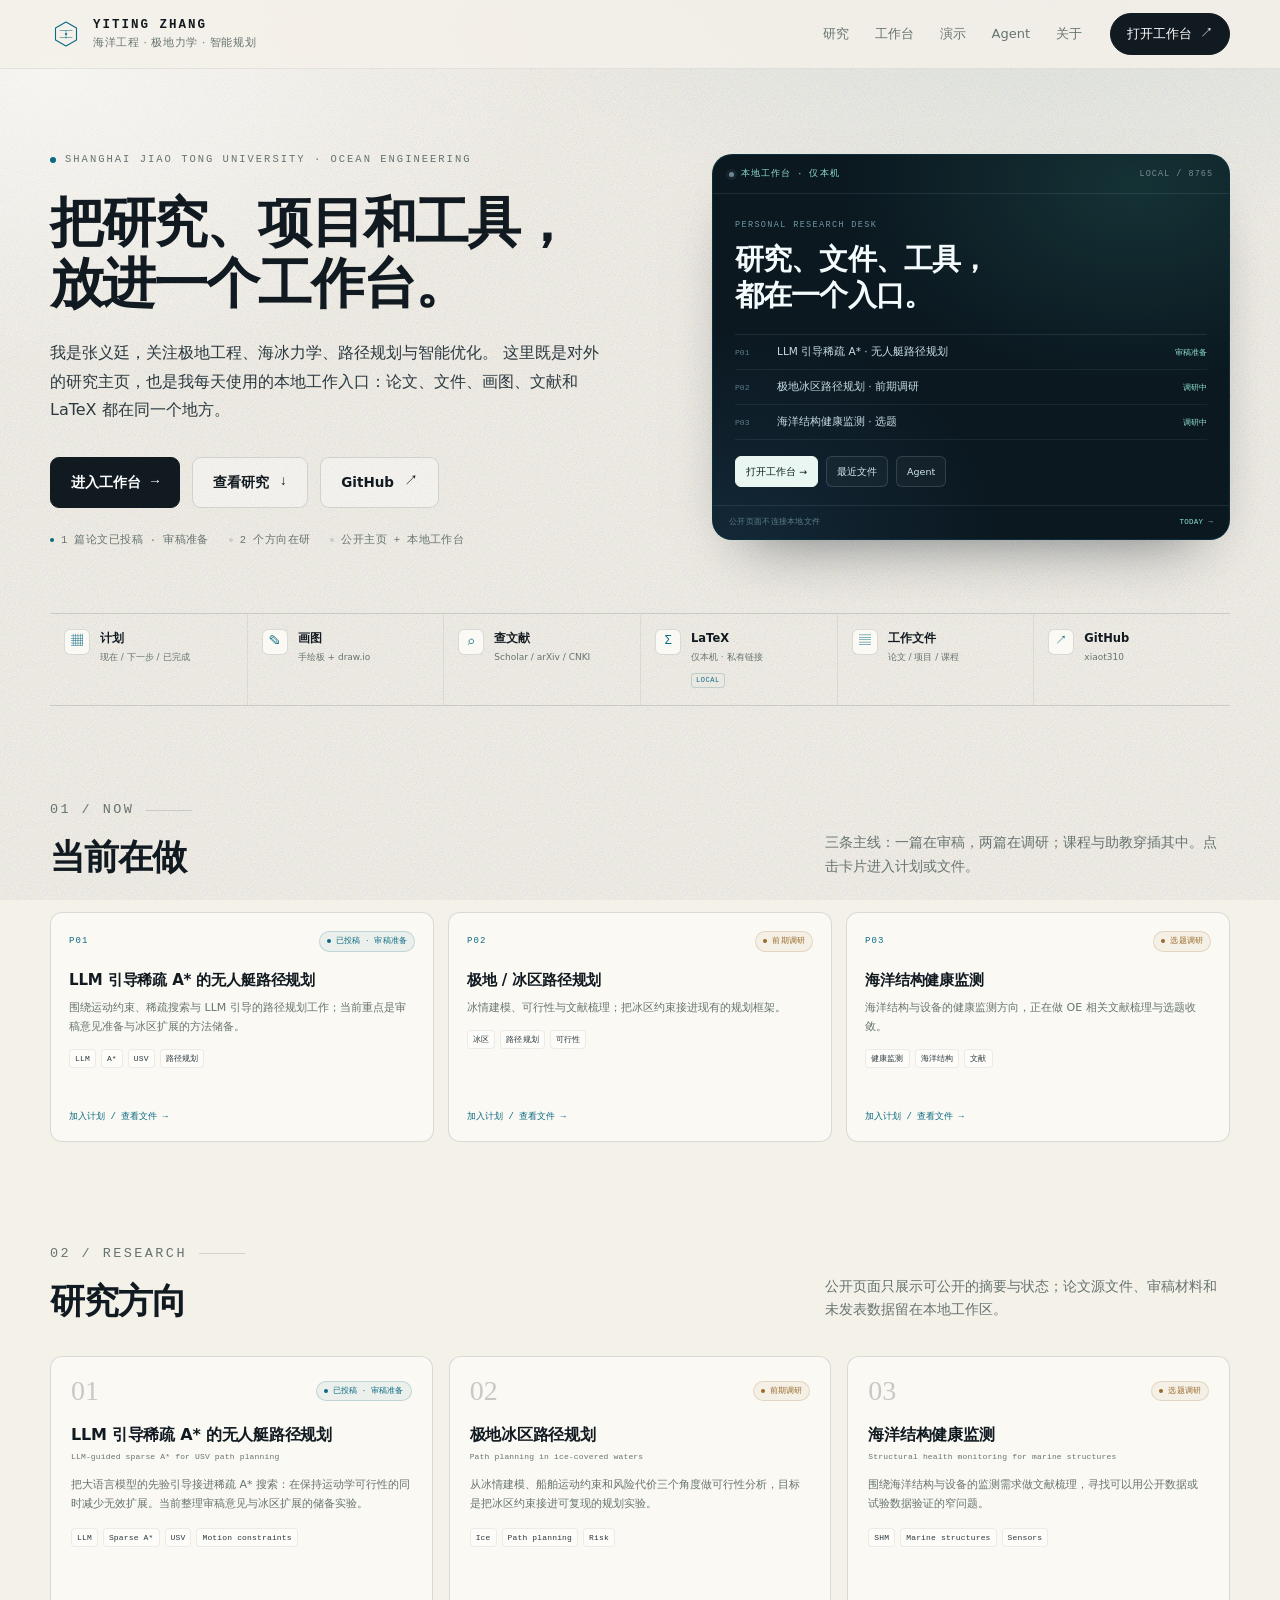
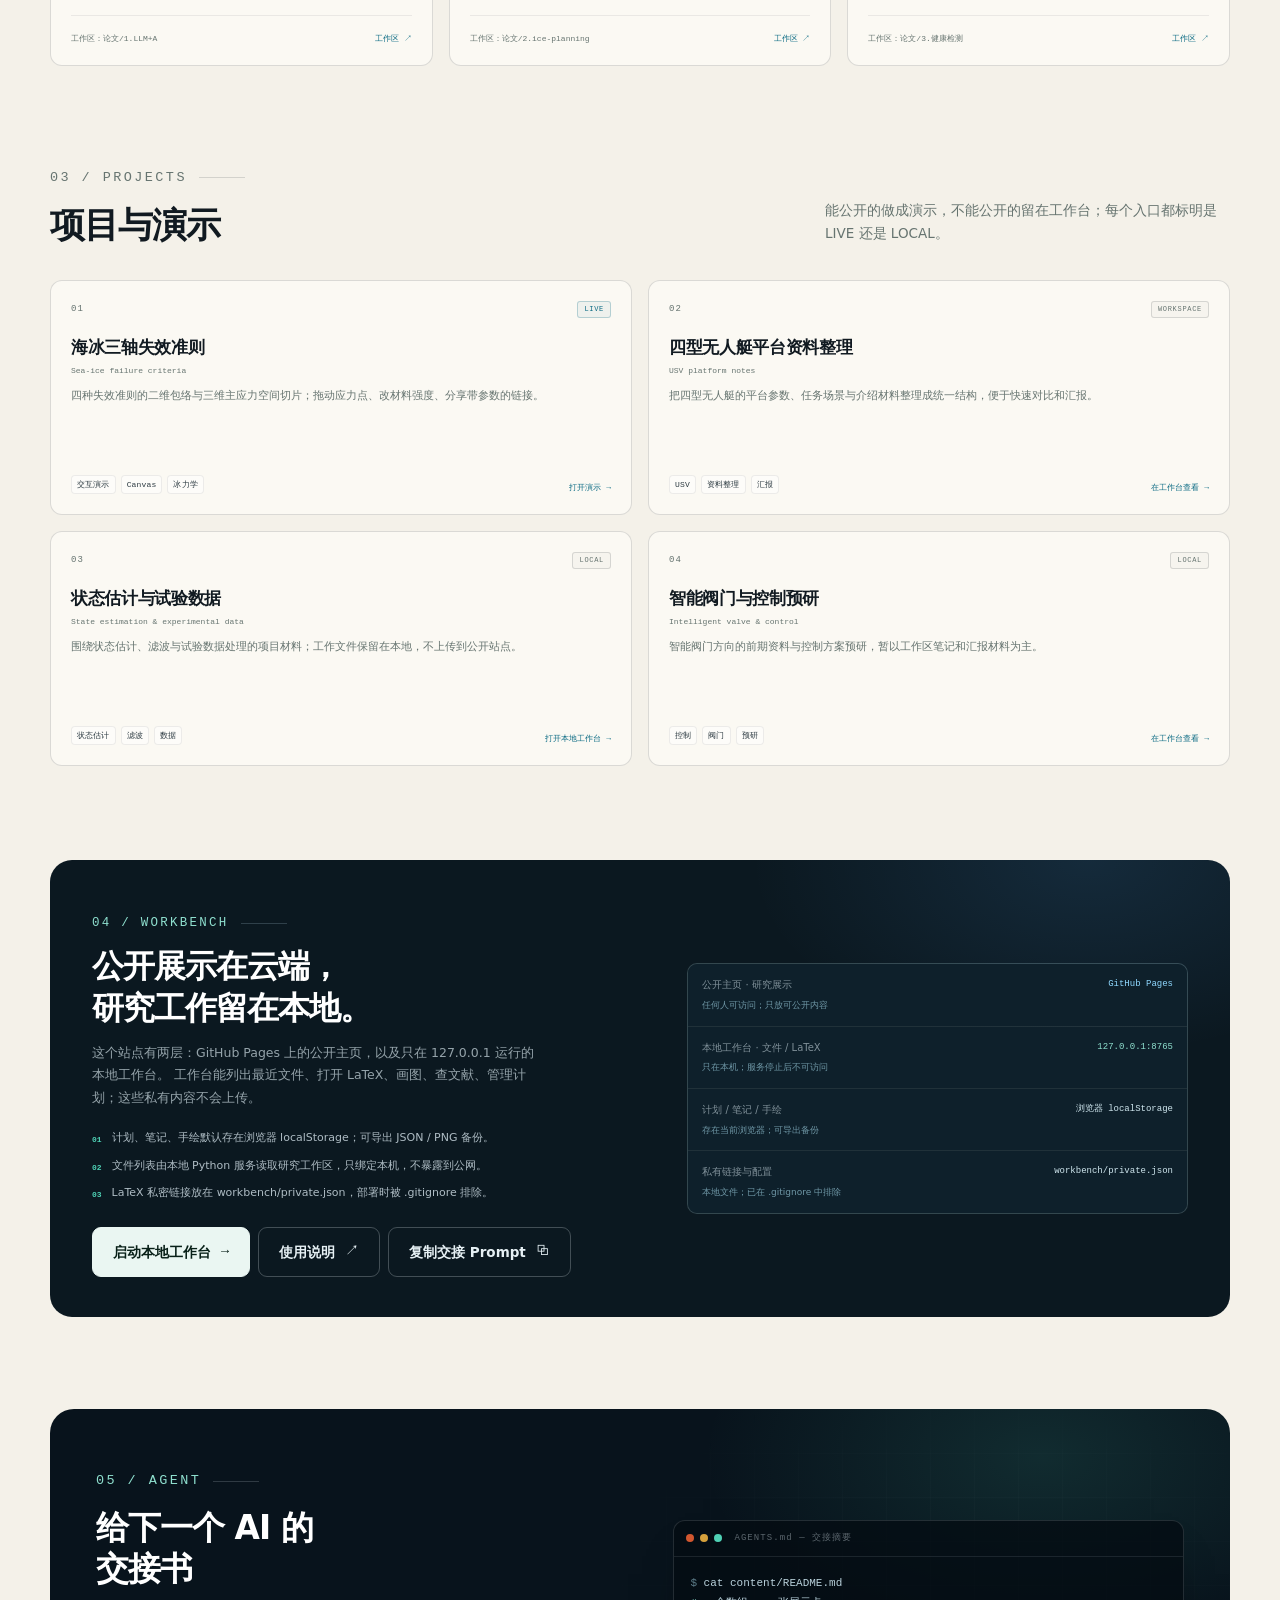
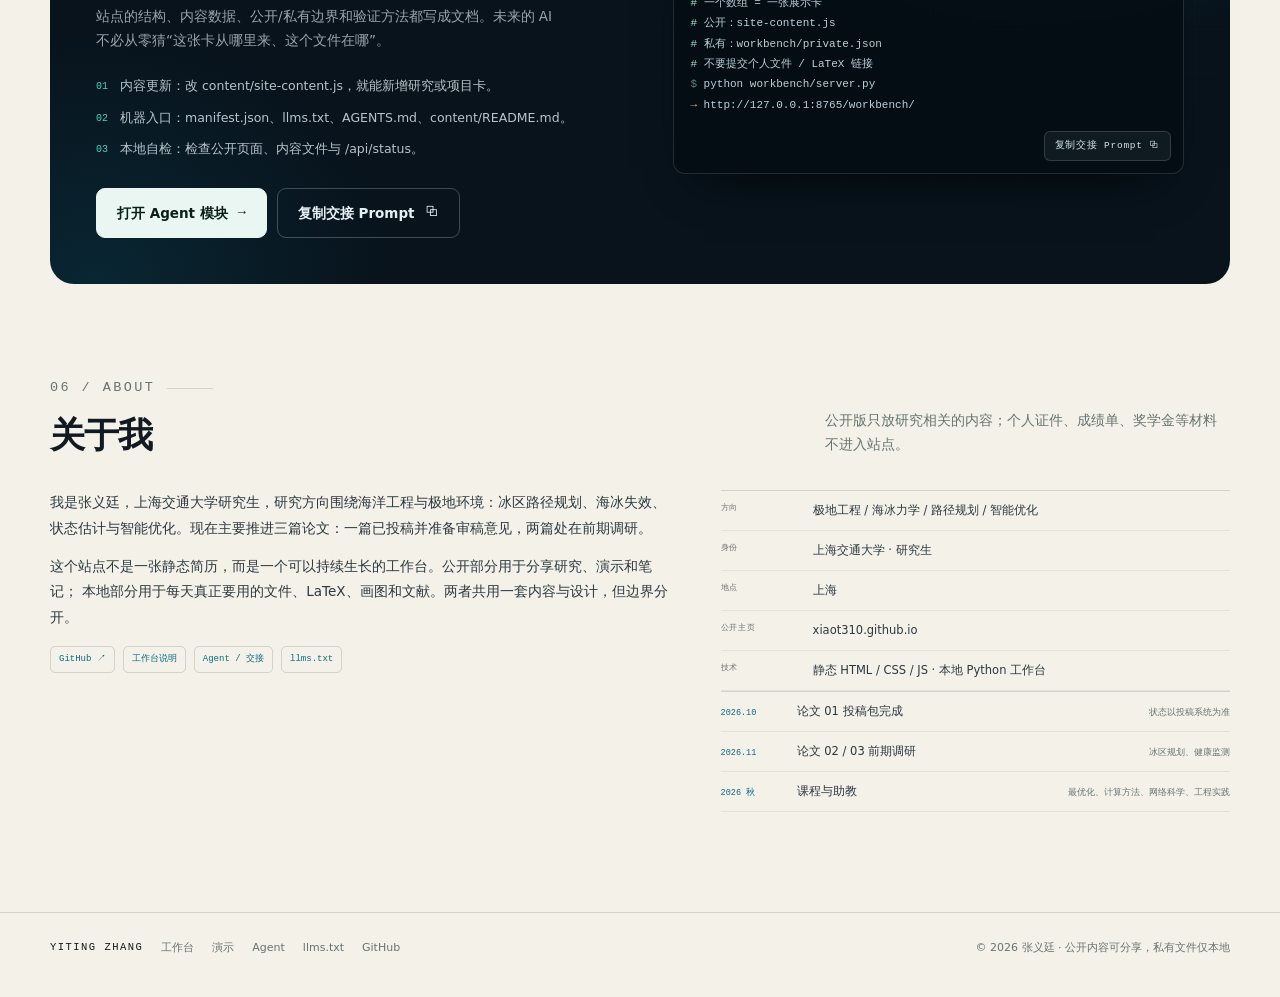
==== commit 08d81e85: "Redact local paths from public copy" ====
--- a/index.html
+++ b/index.html
@@ -154,7 +154,7 @@
       </p>
       <ul class="wb-bullets">
         <li><b>01</b><span>计划、笔记、手绘默认存在浏览器 localStorage；可导出 JSON / PNG 备份。</span></li>
-        <li><b>02</b><span>文件列表由本地 Python 服务读取 D:\工作\研究生，只绑定本机，不暴露到公网。</span></li>
+        <li><b>02</b><span>文件列表由本地 Python 服务读取研究工作区，只绑定本机，不暴露到公网。</span></li>
         <li><b>03</b><span>LaTeX 私密链接放在 workbench/private.json，部署时被 .gitignore 排除。</span></li>
       </ul>
       <div class="wb-actions">
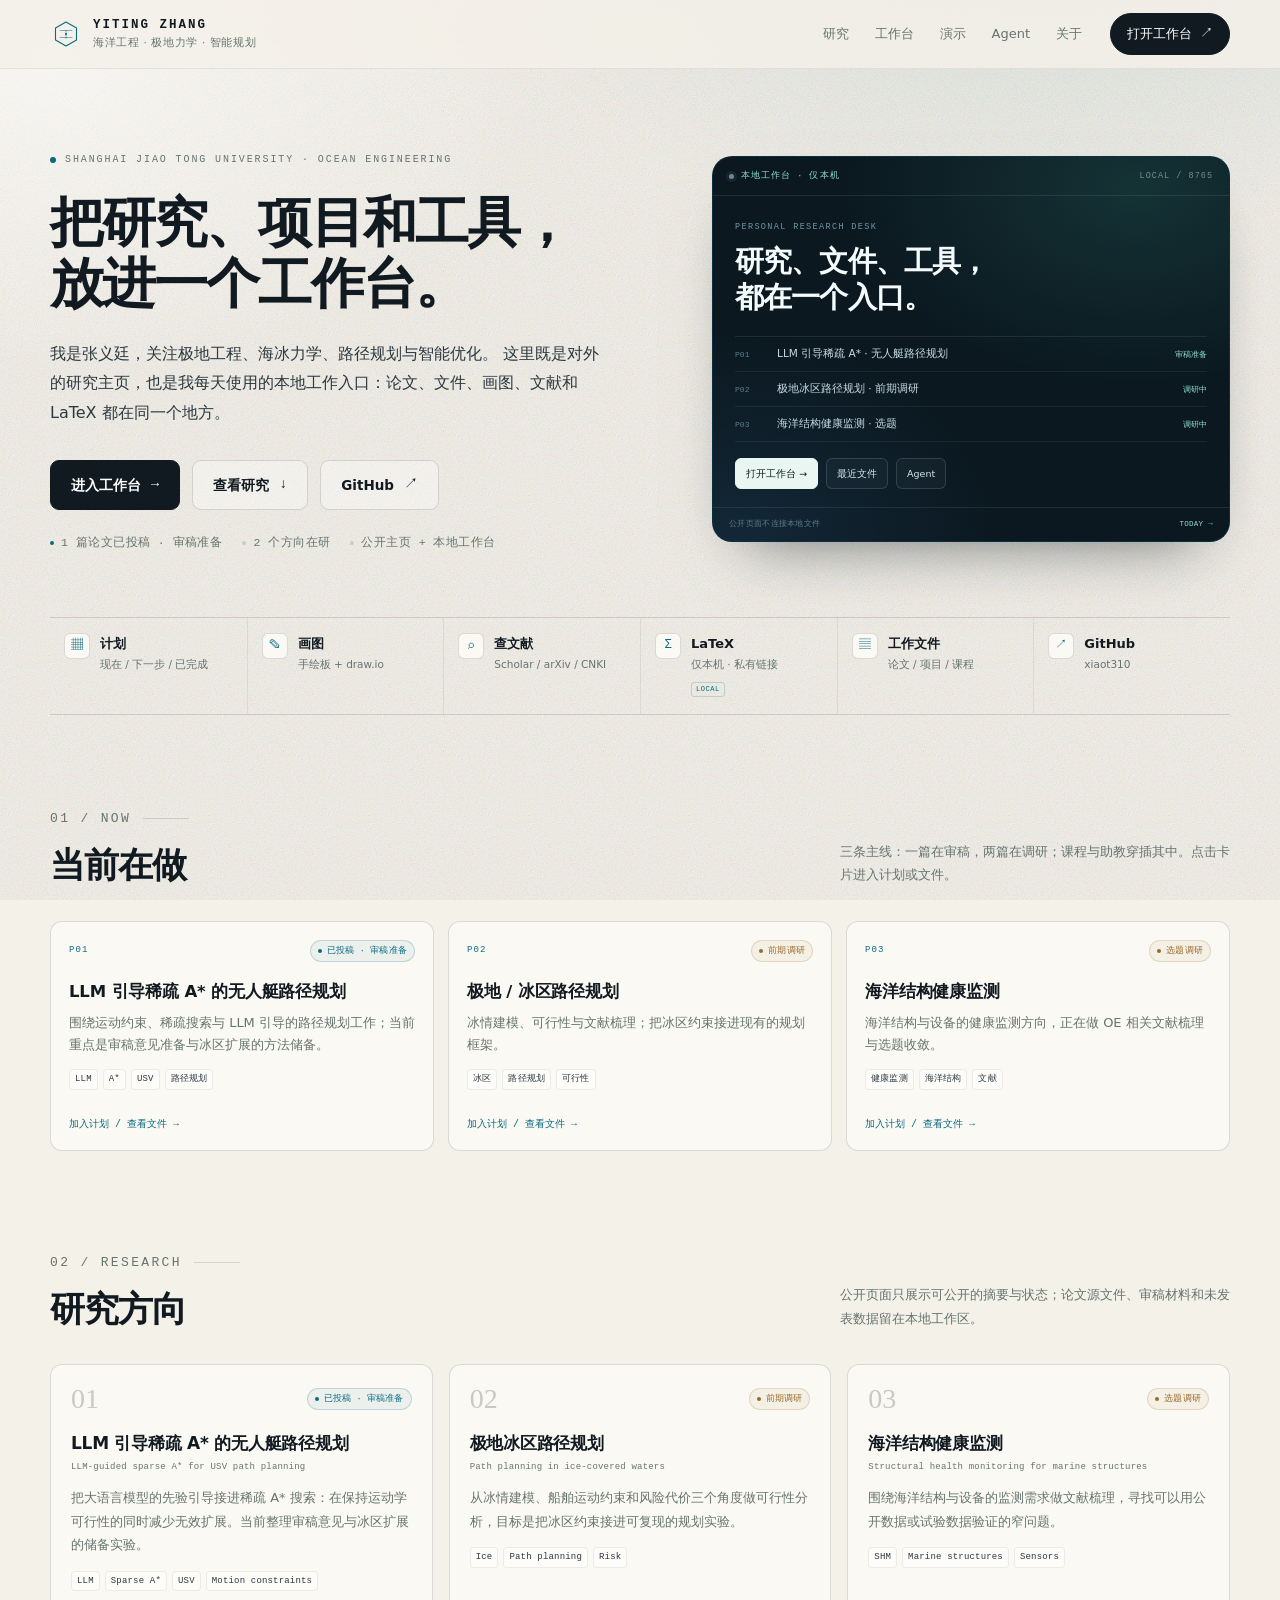
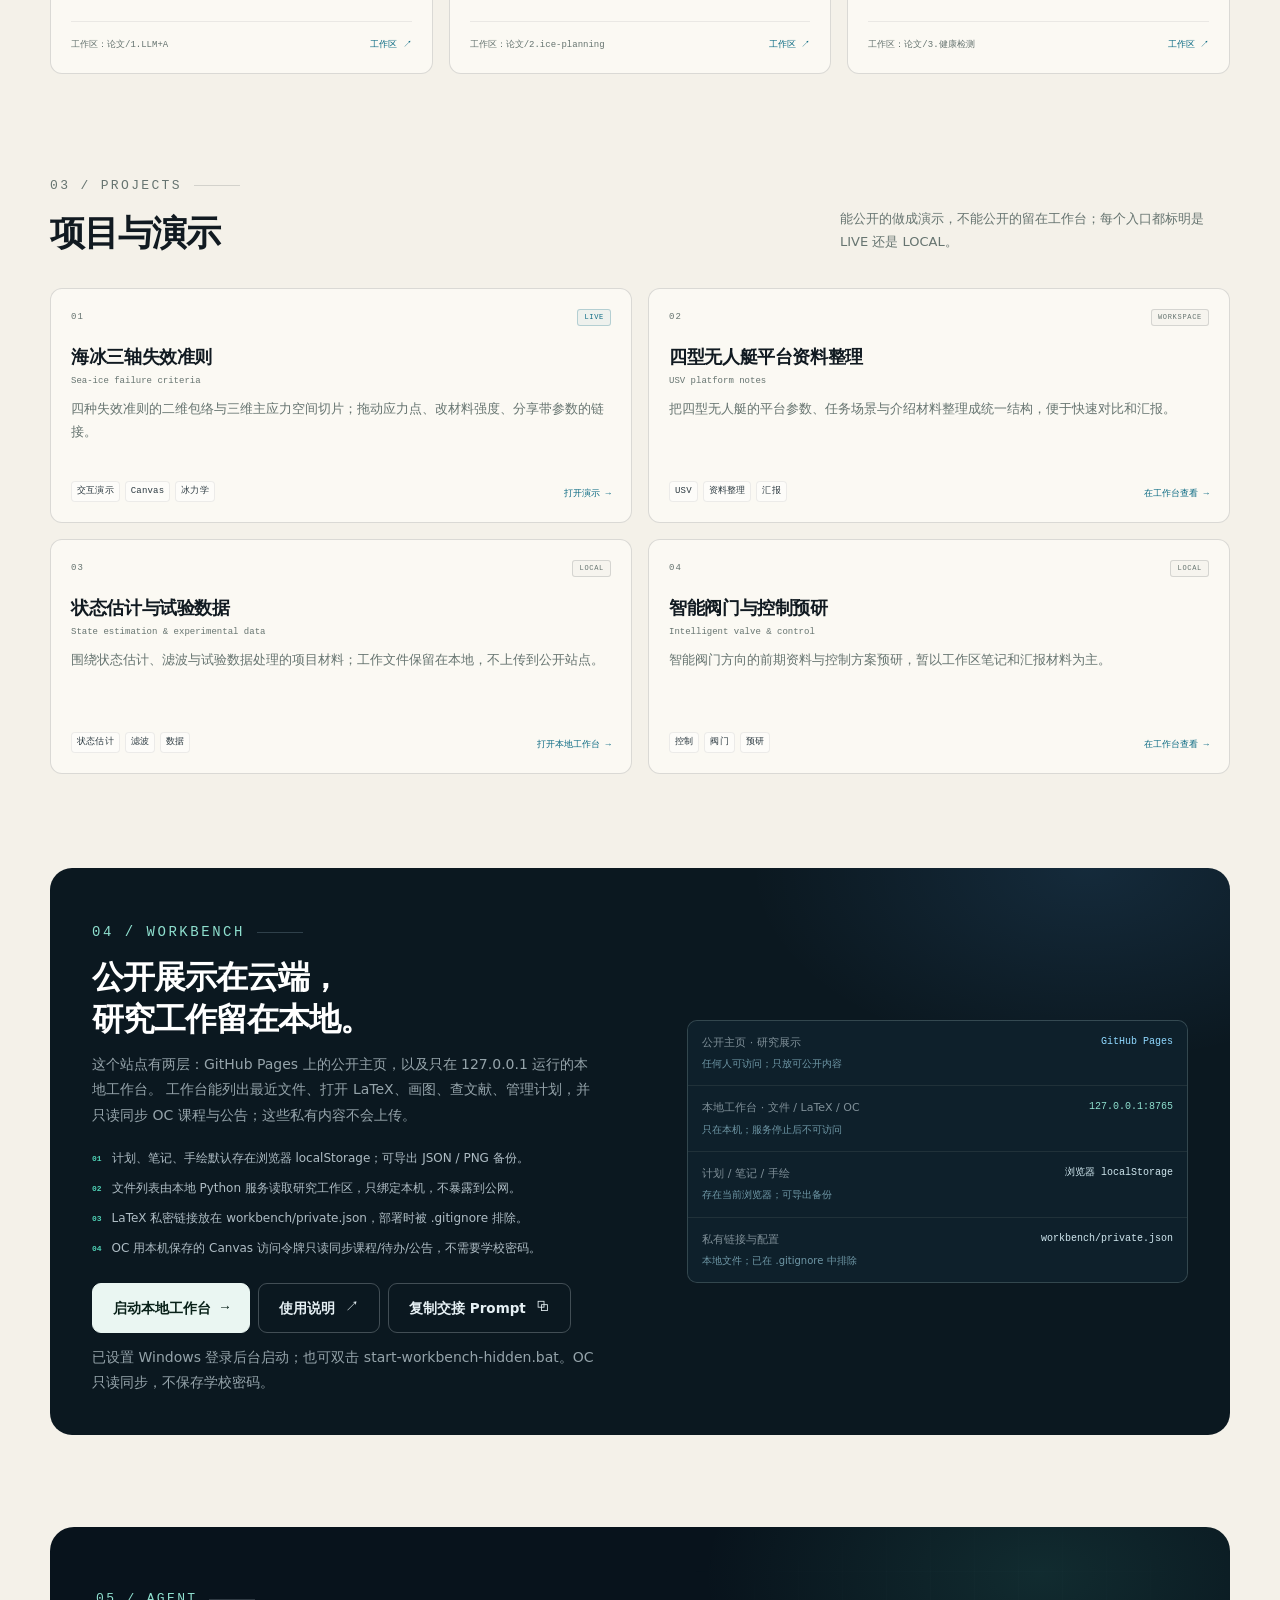
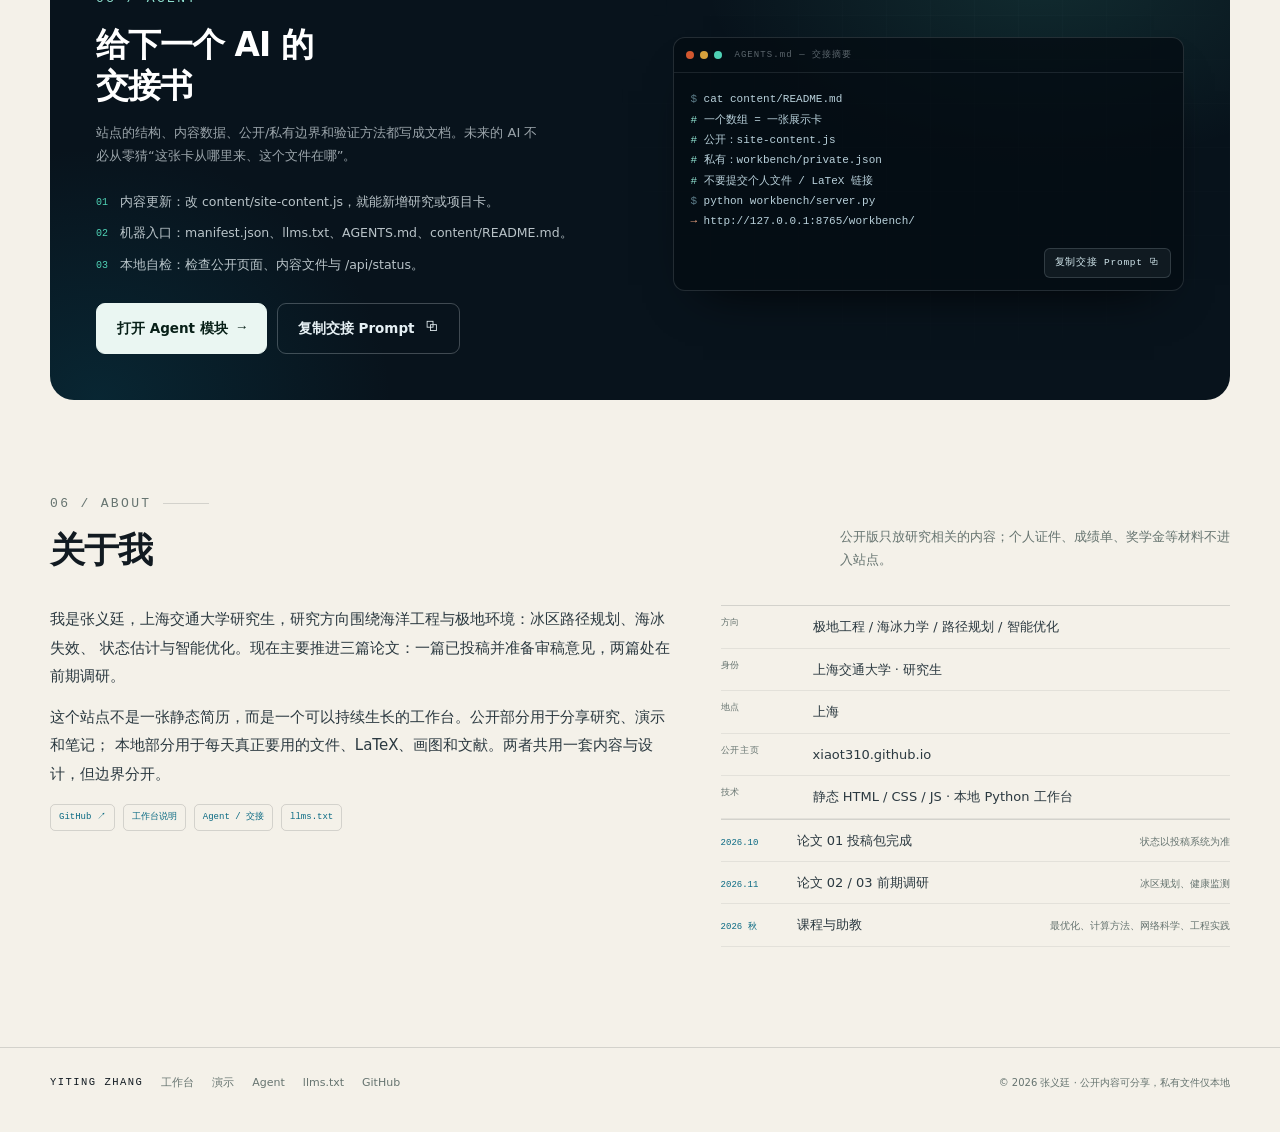
==== commit eac807e8: "Add larger type, auto-start, and OC sync" ====
--- a/index.html
+++ b/index.html
@@ -150,22 +150,24 @@
       <h2>公开展示在云端，<br>研究工作留在本地。</h2>
       <p>
         这个站点有两层：GitHub Pages 上的公开主页，以及只在 127.0.0.1 运行的本地工作台。
-        工作台能列出最近文件、打开 LaTeX、画图、查文献、管理计划；这些私有内容不会上传。
+        工作台能列出最近文件、打开 LaTeX、画图、查文献、管理计划，并只读同步 OC 课程与公告；这些私有内容不会上传。
       </p>
       <ul class="wb-bullets">
         <li><b>01</b><span>计划、笔记、手绘默认存在浏览器 localStorage；可导出 JSON / PNG 备份。</span></li>
         <li><b>02</b><span>文件列表由本地 Python 服务读取研究工作区，只绑定本机，不暴露到公网。</span></li>
         <li><b>03</b><span>LaTeX 私密链接放在 workbench/private.json，部署时被 .gitignore 排除。</span></li>
+        <li><b>04</b><span>OC 用本机保存的 Canvas 访问令牌只读同步课程/待办/公告，不需要学校密码。</span></li>
       </ul>
       <div class="wb-actions">
         <a class="btn btn-light" href="workbench/index.html">启动本地工作台 <span class="arw">→</span></a>
         <a class="btn btn-outline-light" href="workbench/README.md">使用说明 <span class="arw">↗</span></a>
         <button class="btn btn-outline-light" type="button" data-copy-handoff>复制交接 Prompt <span class="arw">⧉</span></button>
       </div>
+      <p class="wb-band-note">已设置 Windows 登录后台启动；也可双击 start-workbench-hidden.bat。OC 只读同步，不保存学校密码。</p>
     </div>
     <div class="storage-map reveal" aria-label="存储位置说明">
       <div class="storage-row public"><span>公开主页 · 研究展示</span><b>GitHub Pages</b><small>任何人可访问；只放可公开内容</small></div>
-      <div class="storage-row private"><span>本地工作台 · 文件 / LaTeX</span><b>127.0.0.1:8765</b><small>只在本机；服务停止后不可访问</small></div>
+      <div class="storage-row private"><span>本地工作台 · 文件 / LaTeX / OC</span><b>127.0.0.1:8765</b><small>只在本机；服务停止后不可访问</small></div>
       <div class="storage-row"><span>计划 / 笔记 / 手绘</span><b>浏览器 localStorage</b><small>存在当前浏览器；可导出备份</small></div>
       <div class="storage-row"><span>私有链接与配置</span><b>workbench/private.json</b><small>本地文件；已在 .gitignore 中排除</small></div>
     </div>
--- a/assets/css/personal.css
+++ b/assets/css/personal.css
@@ -244,3 +244,62 @@
   .eyebrow-long { display: none; }
   .eyebrow-short { display: inline; }
 }
+
+/* ---------------- readability pass ---------------- */
+.hero-personal .eyebrow { font-size: 10px; }
+.hero-personal .lede { font-size: 15.5px; line-height: 1.85; }
+.hero-meta { font-size: 11.5px; }
+.quick-dock .dock-item b { font-size: 12.5px; }
+.quick-dock .dock-item small { font-size: 10px; }
+.focus-card h3 { font-size: 16px; }
+.focus-card p { font-size: 12.5px; line-height: 1.75; }
+.status-pill { font-size: 8.5px; }
+.tag-chip { font-size: 9px; }
+.focus-link { font-size: 10px; }
+.research-card h3 { font-size: 17px; }
+.rc-en { font-size: 9px; }
+.rc-summary { font-size: 12.5px; line-height: 1.8; }
+.rc-foot { font-size: 9px; }
+.project-card h3 { font-size: 18px; }
+.pc-en { font-size: 9px; }
+.pc-summary { font-size: 12.5px; line-height: 1.75; }
+.pc-action { font-size: 9px; }
+.section-head p { font-size: 12.5px; line-height: 1.8; }
+.wb-bullets li { font-size: 12px; line-height: 1.75; }
+.storage-row span { font-size: 11px; }
+.storage-row b { font-size: 10px; }
+.storage-row small { font-size: 10px; }
+.about-text p { font-size: 14.5px; }
+.about-fact b { font-size: 12.5px; }
+.about-fact span { font-size: 9px; }
+.timeline .tl-when { font-size: 9px; }
+.timeline .tl-title { font-size: 12.5px; }
+.timeline .tl-note { font-size: 10px; }
+.footer-note { font-size: 10px; }
+.workbench-band p { font-size: 13.5px; }
+.agent-band p { font-size: 13px; }
+@media (max-width: 760px) {
+  .hero-personal .lede { font-size: 14.5px; }
+  .focus-card p, .rc-summary, .pc-summary { font-size: 12px; }
+  .about-text p { font-size: 13.5px; }
+}
+
+/* ---------------- final readability pass ---------------- */
+.hero-personal .lede { font-size: 16px; }
+.quick-dock .dock-item b { font-size: 13px; }
+.quick-dock .dock-item small { font-size: 10.5px; }
+.focus-card p { font-size: 13px; }
+.focus-card h3 { font-size: 16.5px; }
+.rc-summary, .pc-summary { font-size: 13px; }
+.section-head p { font-size: 13px; }
+.about-text p { font-size: 15px; }
+.about-fact b { font-size: 13px; }
+.timeline .tl-title { font-size: 13px; }
+.workbench-band p { font-size: 14px; }
+@media (max-width: 760px) {
+  .hero-personal .lede { font-size: 15px; }
+  .focus-card p, .rc-summary, .pc-summary { font-size: 12.5px; }
+  .section-head p { font-size: 12.5px; }
+}
+
+.wb-band-note { margin-top: 14px; font-size: 10.5px; line-height: 1.7; color: rgba(220,235,242,.5); }
